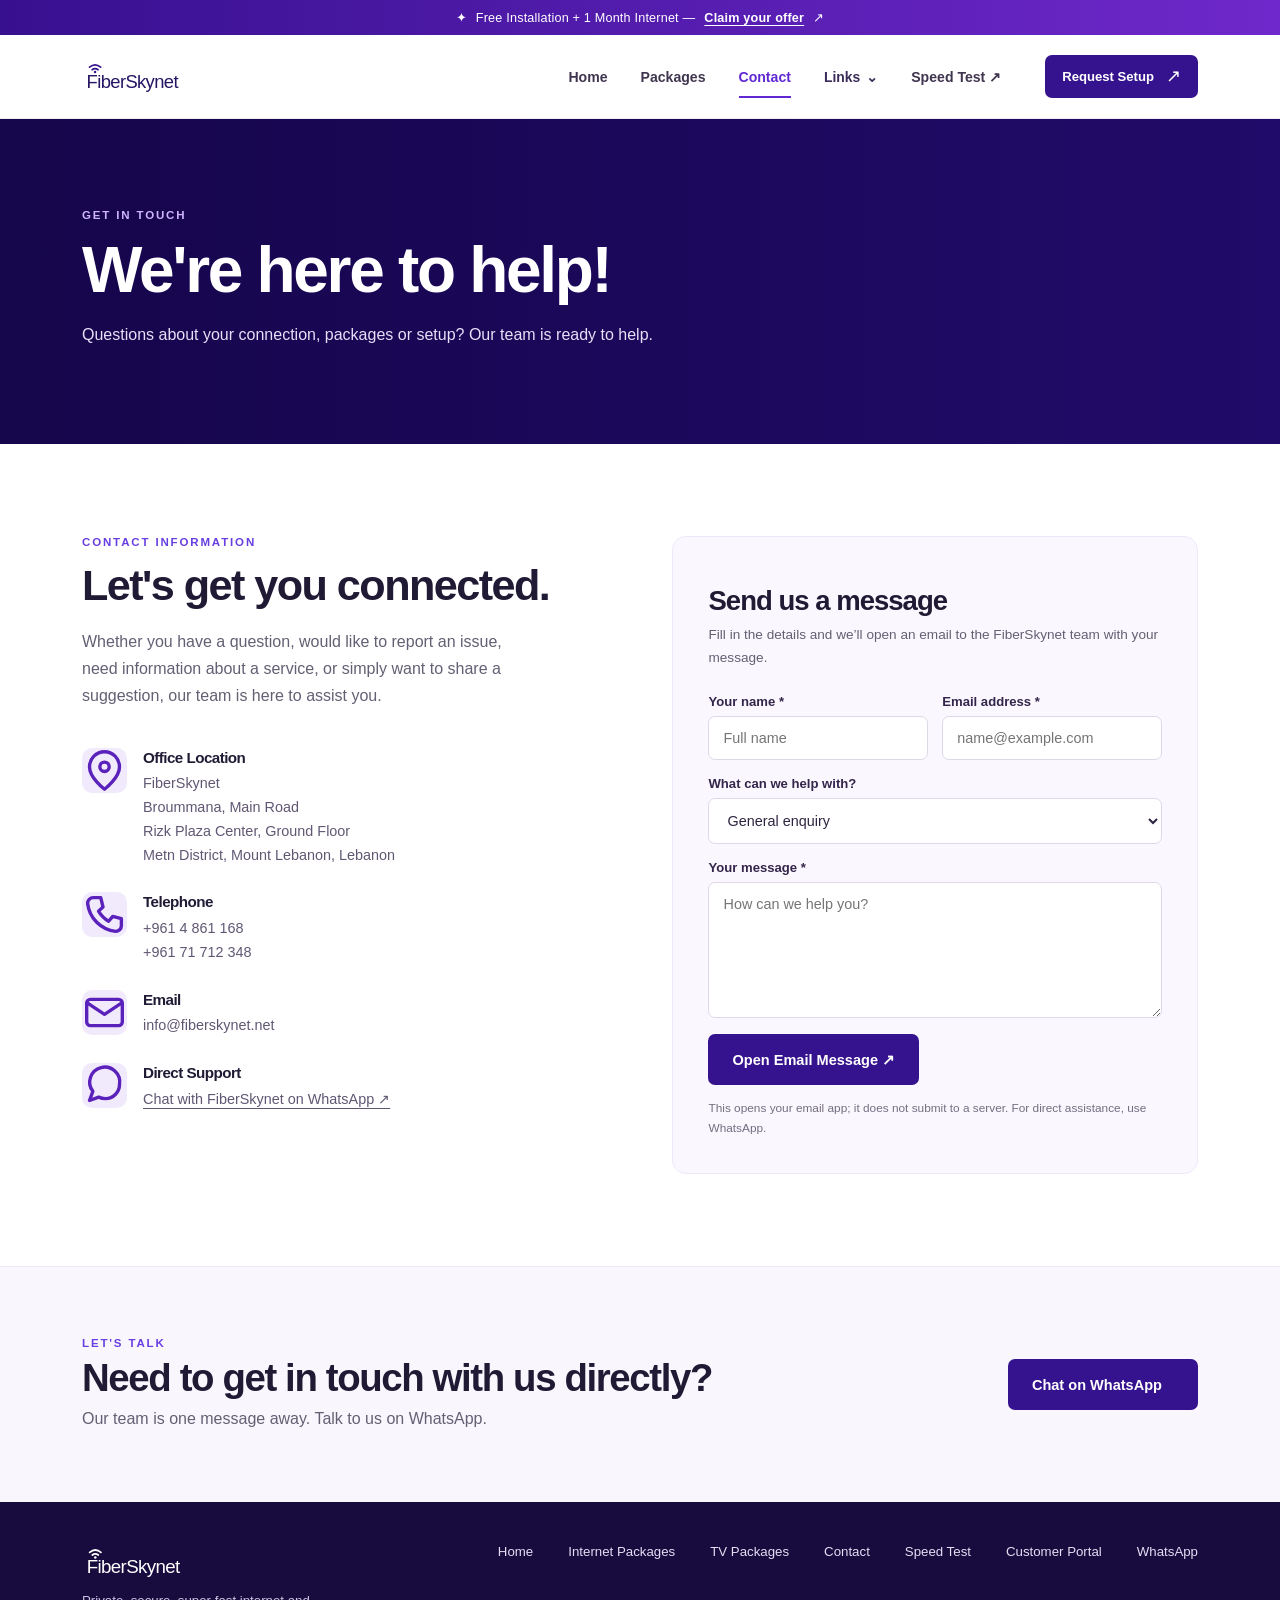
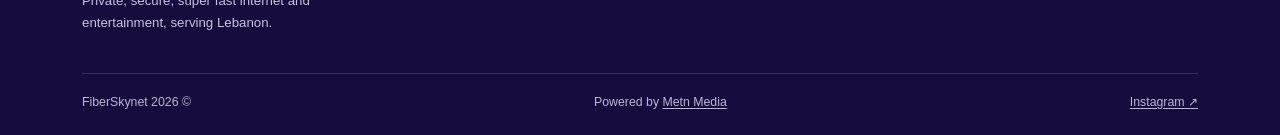
==== contact/index.html @ 2788800d "Publish refined FiberSkynet preview source with original-image build pipeline" ====
<!doctype html><html lang="en"><head><meta charset="utf-8"><meta name="viewport" content="width=device-width,initial-scale=1"><meta name="theme-color" content="#36138e"><meta name="description" content="Contact FiberSkynet for internet packages, technical support, or installation in Lebanon."><title>Contact | FiberSkynet</title><link rel="icon" href="../assets/favicon.svg" type="image/svg+xml"><link rel="stylesheet" href="../styles.css"><script src="../script.js" defer></script></head><body><div class="announce"><a href="https://wa.link/loa4gw" target="_blank" rel="noopener noreferrer"><span>✦</span> Free Installation + 1 Month Internet — <strong>Claim your offer</strong> <span aria-hidden="true">↗</span></a></div>
<header class="site-header"><div class="wrap header-row">
<a class="brand" href="../" aria-label="FiberSkynet homepage"><img src="../assets/logo.svg" alt="FiberSkynet"></a>
<nav class="nav" id="main-navigation" aria-label="Main navigation"><a href="../" >Home</a><a href="../packages/" >Packages</a><a href="../contact/" aria-current="page">Contact</a><details class="services-dropdown"><summary>Links <span aria-hidden="true">⌄</span></summary><div class="services-dropdown-menu"><a href="https://portal.fiberskynet.net/" target="_blank" rel="noopener noreferrer">Portal ↗</a><a href="https://radius.fiberskynet.net/" target="_blank" rel="noopener noreferrer">Radius ↗</a><a href="https://mb.fiberskynet.net/" target="_blank" rel="noopener noreferrer">MB ↗</a><a href="https://fsn.rzsystem.com/" target="_blank" rel="noopener noreferrer">Internet Management System ↗</a></div></details><a href="https://fiberskynet.speedtest.net/" target="_blank" rel="noopener noreferrer">Speed Test ↗</a></nav>
<div class="header-cta"><a class="btn btn-purple" href="https://wa.link/loa4gw" target="_blank" rel="noopener noreferrer">Request Setup <span class="arrow">↗</span></a></div>
<button class="menu-toggle" type="button" aria-controls="main-navigation" aria-expanded="false" aria-label="Open menu"><svg viewBox="0 0 24 24" fill="none" stroke="currentColor" stroke-width="2" stroke-linecap="round"><path d="M4 7h16M4 12h16M4 17h16"/></svg></button>
</div></header><main id="main-content"><section class="inner-hero"><div class="wrap"><div class="eyebrow">GET IN TOUCH</div><h1>We're here to help!</h1><p>Questions about your connection, packages or setup? Our team is ready to help.</p></div></section><section class="contact-content"><div class="wrap contact-layout"><div><div class="eyebrow">CONTACT INFORMATION</div><h2>Let's get you connected.</h2><p class="intro">Whether you have a question, would like to report an issue, need information about a service, or simply want to share a suggestion, our team is here to assist you.</p><div class="contact-items"><div class="contact-item"><div class="ci-icon"><svg viewBox="0 0 24 24" aria-hidden="true" fill="none" stroke="currentColor" stroke-width="1.8" stroke-linecap="round" stroke-linejoin="round"><path d="M20 10c0 6-8 12-8 12S4 16 4 10a8 8 0 1 1 16 0Z"/><circle cx="12" cy="10" r="2.5"/></svg></div><div><h3>Office Location</h3><p>FiberSkynet<br>Broummana, Main Road<br>Rizk Plaza Center, Ground Floor<br>Metn District, Mount Lebanon, Lebanon</p></div></div><div class="contact-item"><div class="ci-icon"><svg viewBox="0 0 24 24" aria-hidden="true" fill="none" stroke="currentColor" stroke-width="1.8" stroke-linecap="round" stroke-linejoin="round"><path d="M6 3h4l1.2 5-2.4 2.2a15 15 0 0 0 5.4 5.4L16.4 13l4.6 1.2V18a3 3 0 0 1-3.1 3A17 17 0 0 1 3 6.1 3 3 0 0 1 6 3Z"/></svg></div><div><h3>Telephone</h3><a href="tel:+9614861168">+961 4 861 168</a><br><a href="tel:+96171712348">+961 71 712 348</a></div></div><div class="contact-item"><div class="ci-icon"><svg viewBox="0 0 24 24" aria-hidden="true" fill="none" stroke="currentColor" stroke-width="1.8" stroke-linecap="round" stroke-linejoin="round"><rect x="2.5" y="5" width="19" height="14" rx="2"/><path d="m3 7 9 6 9-6"/></svg></div><div><h3>Email</h3><a href="mailto:info@fiberskynet.net">info@fiberskynet.net</a></div></div><div class="contact-item"><div class="ci-icon"><svg viewBox="0 0 24 24" aria-hidden="true" fill="none" stroke="currentColor" stroke-width="1.8" stroke-linecap="round" stroke-linejoin="round"><path d="M20 11.5a7.5 7.5 0 0 1-7.5 7.5 9 9 0 0 1-3.6-.8L4 20l1.8-4.9A8 8 0 1 1 20 11.5Z"/></svg></div><div><h3>Direct Support</h3><a class="anchor-link" href="https://wa.link/loa4gw" target="_blank" rel="noopener noreferrer">Chat with FiberSkynet on WhatsApp ↗</a></div></div></div></div><div class="form-card"><h2>Send us a message</h2><p>Fill in the details and we’ll open an email to the FiberSkynet team with your message.</p><form id="contact-form" novalidate><div class="form-row"><div class="field"><label for="name">Your name *</label><input id="name" name="name" required autocomplete="name" placeholder="Full name"></div><div class="field"><label for="email">Email address *</label><input id="email" name="email" required type="email" autocomplete="email" placeholder="name@example.com"></div></div><div class="field"><label for="subject">What can we help with?</label><select id="subject" name="subject"><option value="General enquiry">General enquiry</option><option value="Internet plans">Internet plans</option><option value="TV packages">TV packages</option><option value="Technical support">Technical support</option><option value="Installation">Installation</option></select></div><div class="field"><label for="message">Your message *</label><textarea id="message" name="message" required placeholder="How can we help you?"></textarea></div><button type="submit" class="btn btn-purple">Open Email Message ↗</button><p class="form-note" id="form-note" role="status">This opens your email app; it does not submit to a server. For direct assistance, use WhatsApp.</p></form></div></div></section><section class="contact-banner"><div class="wrap contact-inline"><div><div class="eyebrow">LET'S TALK</div><h2>Need to get in touch with us directly?</h2><p>Our team is one message away. Talk to us on WhatsApp.</p></div><a href="https://wa.link/loa4gw" class="btn btn-purple" target="_blank" rel="noopener noreferrer">Chat on WhatsApp <svg viewBox="0 0 24 24" aria-hidden="true" fill="none" stroke="currentColor" stroke-width="1.8" stroke-linecap="round" stroke-linejoin="round"><path d="M5 12h14m-6-6 6 6-6 6"/></svg></a></div></section></main><footer class="footer"><div class="wrap"><div class="footer-main"><div class="footer-brand"><a href="../" aria-label="FiberSkynet home"><img src="../assets/logo-white.svg" alt="FiberSkynet"></a><p>Private, secure, super fast internet and entertainment, serving Lebanon.</p></div><nav class="footer-links" aria-label="Footer navigation"><a href="../">Home</a><a href="../packages/">Internet Packages</a><a href="../packages/#tv-packages">TV Packages</a><a href="../contact/">Contact</a><a href="https://fiberskynet.speedtest.net/" target="_blank" rel="noopener noreferrer">Speed Test</a><a href="https://portal.fiberskynet.net/" target="_blank" rel="noopener noreferrer">Customer Portal</a><a href="https://wa.link/loa4gw" target="_blank" rel="noopener noreferrer">WhatsApp</a></nav></div><div class="footer-bottom"><span>FiberSkynet 2026 ©</span><span>Powered by <a href="https://www.metnmedia.com/" target="_blank" rel="noopener noreferrer">Metn Media</a></span><a href="http://www.instagram.com/fiberskynet" target="_blank" rel="noopener noreferrer">Instagram ↗</a></div></div></footer></body></html>
---- styles.css ----
:root{--violet:#36138e;--violet-deep:#1c0e55;--bright:#7636f2;--blue:#1466f4;--ink:#201a35;--muted:#645f73;--line:#e9e5f0;--paper:#fff;--wash:#f9f7fd;--shadow:0 20px 60px rgba(42,17,105,.085);--max:1176px}
*{box-sizing:border-box}html{scroll-behavior:smooth}body{margin:0;font-family:Inter,-apple-system,BlinkMacSystemFont,'Segoe UI',Arial,sans-serif;color:var(--ink);background:#fff;-webkit-font-smoothing:antialiased}img{max-width:100%;display:block}a{color:inherit;text-decoration:none}button,input,textarea{font:inherit}button{cursor:pointer}p{line-height:1.7}h1,h2,h3,h4{line-height:1.1;letter-spacing:-.036em}h1,h2,h3,h4,p{margin-top:0}.wrap{max-width:var(--max);padding:0 30px;margin:0 auto}.eyebrow{text-transform:uppercase;letter-spacing:.16em;font-weight:800;font-size:.72rem;color:#683fe0}.center{text-align:center}.muted{color:var(--muted)}.space-top{margin-top:30px}.btn{display:inline-flex;align-items:center;justify-content:center;gap:12px;min-height:51px;padding:14px 23px;border:1px solid transparent;border-radius:7px;font-weight:750;font-size:.91rem;transition:transform .2s,background .2s,box-shadow .2s;white-space:nowrap}.btn:hover{transform:translateY(-2px)}.btn:focus-visible,a:focus-visible,button:focus-visible{outline:3px solid #a988ff;outline-offset:3px}.btn-purple{background:var(--violet);color:#fff}.btn-purple:hover{background:#491bb3;box-shadow:0 10px 24px rgba(55,20,144,.2)}.btn-white{background:white;color:#271174}.btn-line{border-color:#ded4f5;background:white;color:var(--violet)}.btn-ghost{border-color:rgba(255,255,255,.65);color:#fff;background:rgba(255,255,255,.06)}.arrow{font-size:1.1rem;font-weight:400}.tag{display:inline-block;padding:7px 12px;border:1px solid #e7dffb;background:#f8f5ff;color:#5b2dc5;border-radius:50px;font-size:.74rem;font-weight:750;letter-spacing:.03em}
.announce{background:linear-gradient(90deg,#37108f,#6f28cb);color:#fff;text-align:center;padding:10px 16px;font-size:.79rem;letter-spacing:.015em}.announce a{display:inline-flex;align-items:center;gap:9px}.announce strong{text-decoration:underline;text-underline-offset:3px}.site-header{z-index:30;position:relative;background:#fff;border-bottom:1px solid #edeaf2}.header-row{min-height:83px;display:flex;justify-content:space-between;align-items:center;gap:20px}.brand{width:175px;flex-shrink:0}.brand img{width:100%;height:auto}.nav{display:flex;align-items:center;gap:33px;margin-left:auto}.nav a{font-size:.88rem;font-weight:650;color:#40354f;transition:color .2s}.nav a:hover,.nav a[aria-current=page]{color:#6028d4}.nav a[aria-current=page]{position:relative}.nav a[aria-current=page]:after{content:"";position:absolute;height:2px;background:#6028d4;bottom:-13px;left:0;right:0}.header-cta{margin-left:24px}.header-cta .btn{min-height:43px;padding:10px 16px;font-size:.82rem}.menu-toggle{display:none;border:1px solid #e9e1f8;background:white;border-radius:7px;padding:8px;color:#35118c;width:43px;height:42px;align-items:center;justify-content:center}.menu-toggle svg{width:24px;height:24px}
.hero{position:relative;isolation:isolate;min-height:640px;background:#10033d;display:flex;align-items:center;overflow:hidden;color:#fff}.hero:before{content:"";position:absolute;inset:0;background-image:linear-gradient(90deg,rgba(15,2,52,.88) 0%,rgba(21,3,71,.66) 44%,rgba(12,2,62,.04) 100%),url('https://images.squarespace-cdn.com/content/v1/6a84671990b7083815f66c38/807ce7cd-8873-4e61-b9e1-fcc28eacbee3/ChatGPT%2BImage%2BAug%2B18%2C%2B2026%2C%2B05_38_39%2BPM.png');background-size:cover;background-position:center;z-index:-1}.hero-inner{width:100%;padding-top:100px;padding-bottom:114px}.hero-copy{max-width:680px}.hero-label{display:flex;align-items:center;gap:11px;text-transform:uppercase;letter-spacing:.2em;color:#e8d8ff;font-size:.74rem;font-weight:750}.hero-label:before{content:"";display:inline-block;width:27px;height:2px;background:#c7a4ff}.hero h1{margin:25px 0 20px;font-size:clamp(3.5rem,6.2vw,6rem);font-weight:790;letter-spacing:-.066em;line-height:1.02}.hero h1 span{color:#cf9dff}.hero-lead{font-size:1.05rem;color:#efe9ff;max-width:540px;line-height:1.75}.hero-actions{display:flex;flex-wrap:wrap;gap:13px;margin-top:32px}.hero-meta{margin-top:65px;display:flex;align-items:center;flex-wrap:wrap;gap:24px;color:#f3ebff;font-weight:650;font-size:.78rem}.hero-meta span{display:flex;gap:9px;align-items:center}.hero-meta svg{width:15px;height:15px;color:#dfbbff}.hero:after{content:"";position:absolute;bottom:0;left:0;width:100%;height:6px;background:linear-gradient(90deg,#7f34f4,#d54bda,#1369f6)}
.section{padding:104px 0}.section-soft{background:var(--wash)}.section-head{margin-bottom:47px}.section-head h2{font-size:clamp(2.05rem,3.9vw,3.55rem);max-width:770px;margin:14px auto 15px}.section-head p{font-size:1rem;color:var(--muted);margin:0 auto;max-width:640px}.features-layout{display:grid;grid-template-columns:0.9fr 1.1fr;gap:75px;align-items:center}.package-photo{position:relative;border-radius:14px;overflow:hidden;box-shadow:var(--shadow);min-height:540px;background:linear-gradient(150deg,#17004c,#6d2cca)}.package-photo img{width:100%;height:540px;object-fit:cover;object-position:center 47%}.package-photo .photo-caption{position:absolute;left:22px;right:22px;bottom:22px;padding:17px 19px;background:rgba(18,8,64,.8);backdrop-filter:blur(12px);color:#fff;border:1px solid rgba(255,255,255,.19);border-radius:9px;font-size:.85rem;line-height:1.5}.feature-grid{display:grid;grid-template-columns:1fr 1fr;gap:32px 24px}.feature-item h3{font-size:1.05rem;margin:13px 0 9px;letter-spacing:-.02em}.feature-item p{color:var(--muted);font-size:.87rem;margin-bottom:0}.feature-icon{width:57px;height:57px;border-radius:12px;background:#f4effe;overflow:hidden;display:flex;align-items:center;justify-content:center}.feature-icon img{width:100%;height:100%;object-fit:cover}.feature-foot{margin-top:35px;display:flex;flex-wrap:wrap;align-items:center;gap:18px}.feature-foot .subtle{font-size:.8rem;color:#73698b}
.steps{padding:42px 0 52px;border-top:1px solid var(--line)}.steps-head{display:flex;align-items:center;gap:15px;justify-content:space-between;margin-bottom:26px}.steps-head h2{font-size:1.65rem;letter-spacing:-.035em;margin:0}.steps-grid{display:grid;grid-template-columns:repeat(3,1fr);gap:15px}.step{display:flex;align-items:center;gap:15px;background:#fbfaff;border:1px solid #eee9f7;padding:22px;border-radius:11px}.step-number{width:39px;height:39px;border-radius:50%;display:grid;place-items:center;background:#ece3fd;color:var(--violet);font-weight:800;font-size:.82rem;flex-shrink:0}.step h3{font-size:.96rem;letter-spacing:-.02em;margin:0 0 3px}.step p{font-size:.79rem;color:var(--muted);margin:0;line-height:1.4}
.cablevision{display:grid;grid-template-columns:1fr 1fr;min-height:470px;background:#10134b;color:white}.cablevision-copy{align-self:center;justify-self:end;width:100%;max-width:588px;padding:60px 70px 60px 30px}.cablevision .eyebrow{color:#b9a8ff}.cablevision h2{font-size:clamp(3.2rem,5vw,5rem);margin:15px 0 12px;letter-spacing:-.065em}.cablevision h3{font-size:1.32rem;letter-spacing:-.02em;line-height:1.4;margin-bottom:15px}.cablevision p{color:#dfdff2;font-size:.96rem;max-width:370px}.cablevision p strong{color:white}.cablevision-image{background:#222d65;position:relative;min-height:440px;overflow:hidden}.cablevision-image img{width:100%;height:100%;object-fit:cover;object-position:center}.cablevision-image:after{content:"";position:absolute;inset:0;background:linear-gradient(90deg,#10134b 0%,transparent 28%)}.cablevision-actions{margin-top:27px}
.tv-grid{display:grid;grid-template-columns:repeat(4,1fr);gap:18px}.tv-card{border:1px solid #eee7f4;border-radius:12px;overflow:hidden;background:white;box-shadow:0 8px 28px rgba(26,17,70,.025);transition:box-shadow .2s,transform .2s}.tv-card:hover,.plan-card:hover{transform:translateY(-4px);box-shadow:var(--shadow)}.tv-image{height:180px;overflow:hidden;background:#f3effa}.tv-image img{width:100%;height:100%;object-fit:cover}.tv-body{padding:24px 23px 25px}.tv-body h3{font-size:1.24rem;margin-bottom:11px}.tv-body p{min-height:63px;margin-bottom:18px;font-size:.87rem;color:var(--muted)}.tv-price{display:flex;align-items:baseline;gap:6px;color:var(--violet);margin-bottom:19px}.tv-price strong{font-size:1.95rem;letter-spacing:-.06em}.tv-price span{font-size:.8rem;color:var(--muted)}.tv-body .btn{width:100%;font-size:.8rem;min-height:42px;padding:10px}
.wide-cta{min-height:360px;background:#10064a;position:relative;display:grid;place-items:center;text-align:center;color:white;isolation:isolate;overflow:hidden}.wide-cta:before{content:"";inset:0;position:absolute;z-index:-1;background:linear-gradient(90deg,rgba(21,3,73,.8),rgba(17,5,79,.53)),url('https://images.squarespace-cdn.com/content/v1/6a84671990b7083815f66c38/f846761f-9fc7-4253-b6f9-67e08606024d/ChatGPT%2BImage%2BAug%2B18%2C%2B2026%2C%2B11_47_30%2BPM.png') center /cover}.wide-cta .wrap{padding-top:65px;padding-bottom:65px}.wide-cta h2{font-size:clamp(2.3rem,4vw,3.8rem);max-width:720px;margin:13px auto 22px}.wide-cta p{color:#e5dbff;margin:0 auto 26px;max-width:550px}.wide-cta .eyebrow{color:#ddc5ff}
.speed-section{padding:92px 0}.speed-wrap{display:grid;grid-template-columns:1fr 1fr;gap:70px;align-items:center}.speed-wrap h2{font-size:2.9rem;margin:12px 0 14px}.speed-wrap p{color:var(--muted);max-width:450px}.speed-card{border:1px solid #ece5fa;border-radius:16px;min-height:225px;background:radial-gradient(circle at 82% 9%,#efe7ff,transparent 56%),#faf7ff;display:flex;align-items:center;justify-content:center;gap:25px;padding:30px}.speed-gauge{width:125px;height:125px;position:relative;display:grid;place-items:center}.speed-gauge svg{width:100%}.speed-gauge .dot{position:absolute;bottom:9px;font-size:.65rem;text-align:center;font-weight:800;color:#5832a8}.speed-card strong{font-size:1.5rem}.speed-card p{font-size:.82rem;line-height:1.5;color:var(--muted);margin:8px 0 0}
.contact-banner{padding:70px 0;background:var(--wash);border-top:1px solid #f0eaf8}.contact-inline{display:flex;align-items:center;justify-content:space-between;gap:30px}.contact-inline h2{font-size:clamp(1.8rem,3vw,2.6rem);margin:8px 0 5px}.contact-inline p{margin:0;color:var(--muted)}.footer{background:#170c3d;color:white;padding:42px 0 26px}.footer-main{display:flex;justify-content:space-between;align-items:start;gap:35px}.footer-brand img{width:178px}.footer-brand p{font-size:.83rem;color:#c9c1e1;max-width:310px;margin:10px 0 0}.footer-links{display:flex;gap:35px;flex-wrap:wrap}.footer-links a{font-size:.83rem;color:#e5def5}.footer-links a:hover{color:white;text-decoration:underline}.footer-bottom{display:flex;justify-content:space-between;gap:15px;flex-wrap:wrap;border-top:1px solid rgba(255,255,255,.14);padding-top:21px;margin-top:38px;color:#bfb5d5;font-size:.77rem}.footer-bottom a{text-decoration:underline;text-underline-offset:2px}
.inner-hero{background:#1b0b59;color:white;padding:90px 0 95px;position:relative;overflow:hidden;isolation:isolate}.inner-hero:before{content:"";position:absolute;inset:0;z-index:-1;background:linear-gradient(90deg,rgba(21,5,74,.94),rgba(37,11,117,.6)),url('https://images.squarespace-cdn.com/content/v1/6a84671990b7083815f66c38/807ce7cd-8873-4e61-b9e1-fcc28eacbee3/ChatGPT%2BImage%2BAug%2B18%2C%2B2026%2C%2B05_38_39%2BPM.png') center/cover}.inner-hero h1{font-size:clamp(2.9rem,5vw,5rem);margin:14px 0 16px}.inner-hero p{max-width:640px;color:#e8dff8;margin:0;font-size:1rem}.inner-hero .eyebrow{color:#cfb5ff}.pricing-section{padding:78px 0 100px}.price-heading{display:flex;align-items:end;justify-content:space-between;gap:25px;margin-bottom:30px}.price-heading h2{font-size:2.45rem;margin:12px 0 0}.price-heading p{max-width:340px;font-size:.87rem;color:var(--muted);margin:0}.plan-grid{display:grid;grid-template-columns:repeat(5,1fr);gap:15px}.plan-card{border:1px solid var(--line);border-radius:11px;padding:24px 17px 20px;background:white;transition:transform .2s,box-shadow .2s;position:relative;display:flex;flex-direction:column}.plan-card.featured{border-color:#b996ff;box-shadow:0 13px 30px rgba(87,36,184,.095)}.plan-card.featured:before{content:'UNLIMITED';position:absolute;top:-12px;right:13px;font-size:.65rem;letter-spacing:.055em;font-weight:850;color:white;background:#6130c8;border-radius:3px;padding:5px 8px}.plan-card .speed{font-size:2.2rem;font-weight:810;color:#2c156e;letter-spacing:-.065em;margin-bottom:1px}.plan-card .speed span{font-size:.73rem;letter-spacing:0;color:#726b82}.plan-card .quota{font-size:.78rem;color:#777086;min-height:30px;margin-bottom:20px}.plan-card .plan-price{font-size:1.72rem;font-weight:780;letter-spacing:-.05em;margin-top:auto}.plan-card .plan-price span{font-size:.74rem;font-weight:500;letter-spacing:0;color:var(--muted)}.plan-card .btn{margin-top:17px;width:100%;min-height:40px;padding:10px 9px;font-size:.8rem}.terms-grid{display:grid;grid-template-columns:repeat(3,1fr);gap:18px;margin-top:40px}.term{display:flex;gap:14px;align-items:flex-start;padding:23px;border-radius:11px;background:#f8f6fc;border:1px solid #efebf6}.term-icon{display:grid;place-items:center;flex:0 0 40px;height:40px;background:#eee7fd;border-radius:50%;color:#5826bc;font-size:1.1rem}.term h3{font-size:.96rem;letter-spacing:-.01em;margin:0 0 6px}.term p{color:var(--muted);font-size:.8rem;margin:0;line-height:1.55}.pricing-note{font-size:.77rem;margin:23px 0 0;color:#7b708b}.pricing-tv{padding-top:80px;padding-bottom:100px}
.contact-content{padding:92px 0}.contact-layout{display:grid;grid-template-columns:1fr 1.05fr;gap:90px}.contact-layout h2{font-size:2.7rem;margin:14px 0 19px}.contact-layout .intro{color:var(--muted);max-width:440px}.contact-items{display:grid;gap:25px;margin-top:38px}.contact-item{display:flex;gap:16px;align-items:flex-start}.contact-item .ci-icon{background:#f1eafd;border-radius:10px;display:grid;place-items:center;flex:0 0 45px;height:45px;color:#5a21bb}.contact-item h3{font-size:.95rem;margin:2px 0 6px}.contact-item p,.contact-item a{font-size:.9rem;color:#615773;line-height:1.65}.contact-item p{margin:0}.form-card{background:#faf8fe;border:1px solid #eee8f8;padding:35px;border-radius:14px}.form-card h2{font-size:1.72rem;margin-bottom:7px}.form-card>p{font-size:.85rem;color:var(--muted);margin-bottom:25px}.form-row{display:grid;grid-template-columns:1fr 1fr;gap:14px}.field{display:flex;flex-direction:column;margin-bottom:16px;gap:7px}.field label{font-size:.82rem;font-weight:700;color:#34254b}.field input,.field textarea,.field select{border:1px solid #dfd8e9;background:#fff;border-radius:7px;padding:13px 14px;color:#2f2440;outline:0;font-size:.9rem}.field textarea{min-height:136px;resize:vertical}.field input:focus,.field textarea:focus,.field select:focus{border-color:#7136d7;box-shadow:0 0 0 3px #e8dcff}.form-note{font-size:.74rem;color:#746d80;margin:13px 0 0}.contact-social{padding:34px 0 40px;background:#f9f7fd}.contact-social .wrap{display:flex;justify-content:space-between;align-items:center;gap:20px}.contact-social h3{font-size:1.25rem;margin:0}.anchor-link{text-decoration:underline;text-underline-offset:4px;color:#5924ba}
@media(max-width:1100px){.nav{gap:20px}.header-cta{margin-left:0}.features-layout{gap:42px}.plan-grid{grid-template-columns:repeat(4,1fr)}.tv-grid{gap:12px}.tv-body{padding:19px}.cablevision-copy{padding-right:40px}}@media(max-width:800px){.wrap{padding-left:22px;padding-right:22px}.header-row{min-height:71px}.brand{width:163px}.header-cta{margin-left:auto}.header-cta .btn{display:none}.menu-toggle{display:flex}.nav{position:absolute;display:none;top:100%;left:0;right:0;background:white;border-bottom:1px solid #eee5f6;padding:15px 22px 23px;box-shadow:0 12px 20px rgba(43,14,100,.08);flex-direction:column;align-items:stretch;gap:0}.nav.open{display:flex}.nav a{padding:13px 3px}.nav a[aria-current=page]:after{display:none}.hero{min-height:560px}.hero-inner{padding-top:85px;padding-bottom:92px}.hero h1{font-size:clamp(3.2rem,8vw,5.2rem)}.hero-meta{margin-top:42px}.section{padding:73px 0}.features-layout{grid-template-columns:1fr}.package-photo{display:none}.feature-grid{gap:27px}.steps-grid{grid-template-columns:1fr}.steps-head{align-items:flex-start}.cablevision{grid-template-columns:1fr}.cablevision-copy{justify-self:stretch;max-width:none;padding:65px 22px 50px}.cablevision-image{min-height:330px;max-height:360px}.cablevision-image:after{background:linear-gradient(180deg,#10134b 0%,transparent 30%)}.tv-grid{grid-template-columns:repeat(2,1fr)}.speed-wrap{gap:30px}.plan-grid{grid-template-columns:repeat(3,1fr)}.terms-grid{grid-template-columns:1fr}.contact-layout{grid-template-columns:1fr;gap:45px}.contact-inline{align-items:flex-start;flex-direction:column}.form-card{padding:27px}.footer-main{flex-direction:column}.footer-links{gap:18px}}@media(max-width:550px){.announce{font-size:.72rem}.hero:before{background-position:60% center;background-image:linear-gradient(90deg,rgba(15,2,52,.8),rgba(21,3,71,.48)),url('https://images.squarespace-cdn.com/content/v1/6a84671990b7083815f66c38/807ce7cd-8873-4e61-b9e1-fcc28eacbee3/ChatGPT%2BImage%2BAug%2B18%2C%2B2026%2C%2B05_38_39%2BPM.png')}.hero h1{font-size:3.3rem}.hero-inner{padding-top:76px;padding-bottom:75px}.hero-lead{font-size:.93rem}.hero-meta{gap:15px}.hero-actions .btn{width:100%}.section-head{margin-bottom:34px}.section-head h2{font-size:2.25rem}.feature-grid{grid-template-columns:1fr 1fr;gap:25px 15px}.feature-item h3{font-size:.92rem}.feature-item p{font-size:.79rem}.feature-icon{width:52px;height:52px}.steps-head{flex-direction:column}.tv-grid{grid-template-columns:1fr 1fr;gap:10px}.tv-image{height:110px}.tv-body{padding:17px 13px}.tv-body h3{font-size:1.03rem}.tv-body p{font-size:.75rem;min-height:77px}.tv-price strong{font-size:1.55rem}.tv-price span{font-size:.67rem}.tv-body .btn{font-size:.72rem}.wide-cta{min-height:320px}.speed-wrap{grid-template-columns:1fr}.speed-section{padding:68px 0}.speed-card{min-height:200px}.speed-wrap h2{font-size:2.4rem}.footer-links{display:grid;grid-template-columns:1fr 1fr}.inner-hero{padding:72px 0}.inner-hero h1{font-size:3rem}.plan-grid{grid-template-columns:repeat(2,1fr);gap:12px}.plan-card{padding:21px 14px 17px}.plan-card .speed{font-size:1.9rem}.price-heading{flex-direction:column;align-items:flex-start}.price-heading h2{font-size:2rem}.form-row{grid-template-columns:1fr}.contact-social .wrap{flex-direction:column;align-items:flex-start}}
@media(prefers-reduced-motion:reduce){html{scroll-behavior:auto}.btn,.tv-card,.plan-card{transition:none}}

/* Links menu retained from original Squarespace navigation */
.nav .services-dropdown {position:relative;flex:none;color:#3b2c5a;font-weight:650;font-size:.87rem}
.services-dropdown summary {display:flex;align-items:center;gap:6px;cursor:pointer;list-style:none;min-height:44px;white-space:nowrap}
.services-dropdown summary::-webkit-details-marker {display:none}
.services-dropdown-menu {display:flex;flex-direction:column;position:absolute;top:100%;left:-15px;width:235px;background:#fff;padding:10px;border:1px solid #e9e2f4;border-radius:9px;box-shadow:0 14px 35px rgba(42,13,102,.13);z-index:30}
.services-dropdown:not([open]) .services-dropdown-menu {display:none}
.services-dropdown-menu a {padding:10px 12px!important;font-size:.8rem;line-height:1.45;white-space:normal!important}
.services-dropdown-menu a:hover {background:#f5efff;border-radius:5px}
@media(max-width:800px){
 .nav .services-dropdown {width:100%}
 .services-dropdown summary {padding:13px 3px;justify-content:space-between}
 .services-dropdown-menu {position:static;box-shadow:none;width:100%;border-radius:5px}
}
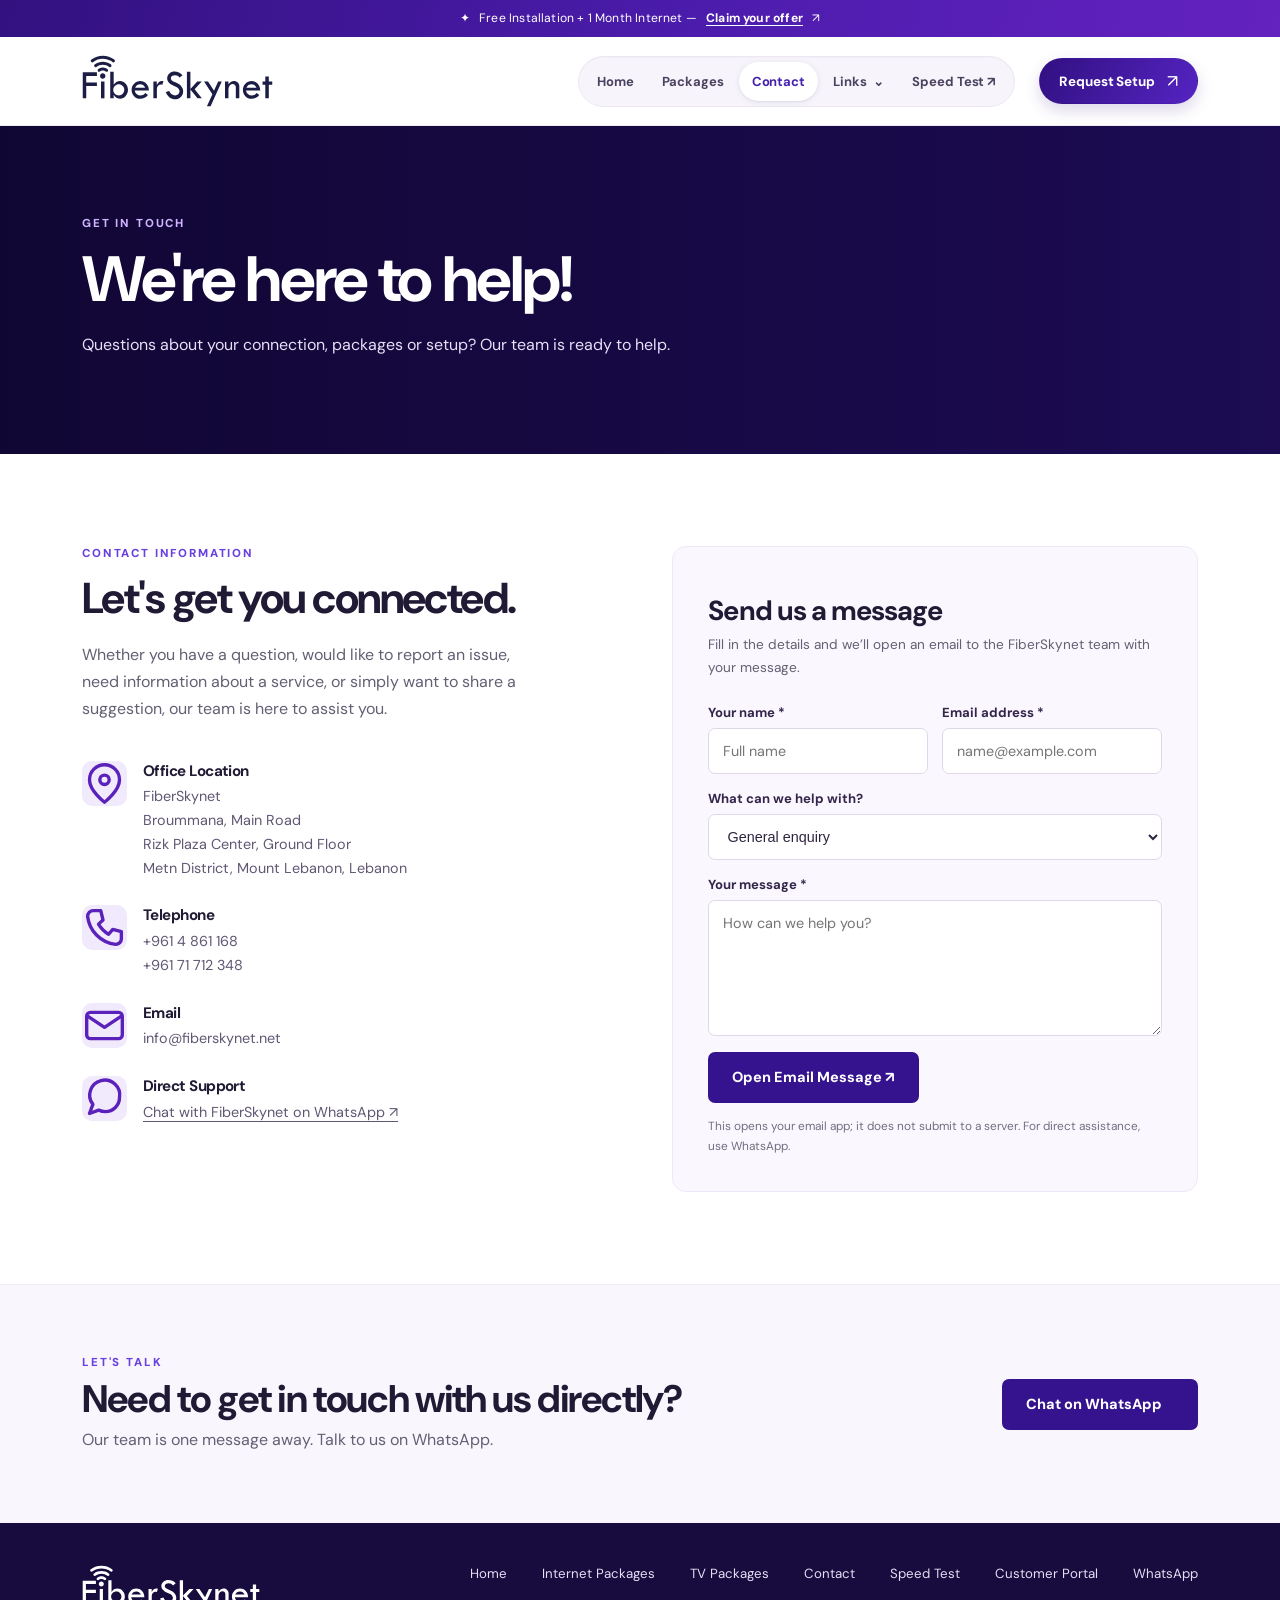
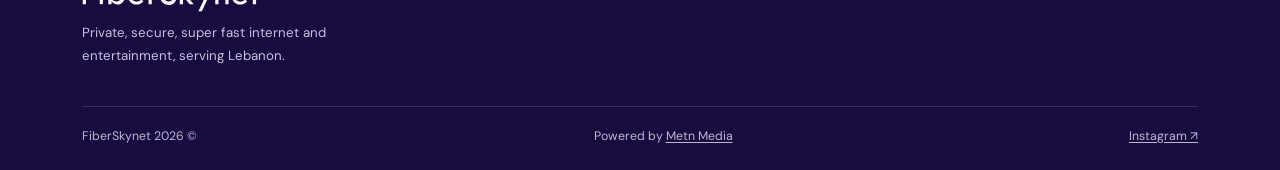
==== commit 419112f3: "Install official FiberSkynet vector logo and refine glass hero + navigation" ====
--- a/contact/index.html
+++ b/contact/index.html
@@ -1,4 +1,4 @@
-<!doctype html><html lang="en"><head><meta charset="utf-8"><meta name="viewport" content="width=device-width,initial-scale=1"><meta name="theme-color" content="#36138e"><meta name="description" content="Contact FiberSkynet for internet packages, technical support, or installation in Lebanon."><title>Contact | FiberSkynet</title><link rel="icon" href="../assets/favicon.svg" type="image/svg+xml"><link rel="stylesheet" href="../styles.css"><script src="../script.js" defer></script></head><body><div class="announce"><a href="https://wa.link/loa4gw" target="_blank" rel="noopener noreferrer"><span>✦</span> Free Installation + 1 Month Internet — <strong>Claim your offer</strong> <span aria-hidden="true">↗</span></a></div>
+<!doctype html><html lang="en"><head><meta charset="utf-8"><meta name="viewport" content="width=device-width,initial-scale=1"><meta name="theme-color" content="#36138e"><meta name="description" content="Contact FiberSkynet for internet packages, technical support, or installation in Lebanon."><title>Contact | FiberSkynet</title><link rel="icon" href="../assets/favicon.svg" type="image/svg+xml"><link rel="stylesheet" href="../styles.css"><link rel="stylesheet" href="../refinements.css"><script src="../script.js" defer></script></head><body><div class="announce"><a href="https://wa.link/loa4gw" target="_blank" rel="noopener noreferrer"><span>✦</span> Free Installation + 1 Month Internet — <strong>Claim your offer</strong> <span aria-hidden="true">↗</span></a></div>
 <header class="site-header"><div class="wrap header-row">
 <a class="brand" href="../" aria-label="FiberSkynet homepage"><img src="../assets/logo.svg" alt="FiberSkynet"></a>
 <nav class="nav" id="main-navigation" aria-label="Main navigation"><a href="../" >Home</a><a href="../packages/" >Packages</a><a href="../contact/" aria-current="page">Contact</a><details class="services-dropdown"><summary>Links <span aria-hidden="true">⌄</span></summary><div class="services-dropdown-menu"><a href="https://portal.fiberskynet.net/" target="_blank" rel="noopener noreferrer">Portal ↗</a><a href="https://radius.fiberskynet.net/" target="_blank" rel="noopener noreferrer">Radius ↗</a><a href="https://mb.fiberskynet.net/" target="_blank" rel="noopener noreferrer">MB ↗</a><a href="https://fsn.rzsystem.com/" target="_blank" rel="noopener noreferrer">Internet Management System ↗</a></div></details><a href="https://fiberskynet.speedtest.net/" target="_blank" rel="noopener noreferrer">Speed Test ↗</a></nav>
--- a/refinements.css
+++ b/refinements.css
@@ -0,0 +1,96 @@
+/* FiberSkynet · restrained navigation and hero polish — November 2026.
+   This file is layered on the original theme so prices, links and content remain intact. */
+@import url('https://fonts.googleapis.com/css2?family=DM+Sans:wght@400;500;600;700;800&display=swap');
+
+body{font-family:'DM Sans',Inter,-apple-system,BlinkMacSystemFont,'Segoe UI',Arial,sans-serif;font-optical-sizing:auto;}
+
+/* More considered, rounded navigation without changing destinations. */
+.announce{background:linear-gradient(105deg,#32117f 0%,#4c1cad 55%,#6422bf 100%);font-size:.76rem;letter-spacing:.015em;padding:10px 16px}
+.announce a{gap:9px;line-height:1.4}
+.site-header{position:sticky;top:0;z-index:80;background:rgba(255,255,255,.96);border-bottom:1px solid rgba(69,47,113,.085);backdrop-filter:blur(20px) saturate(155%);-webkit-backdrop-filter:blur(20px) saturate(155%);transition:box-shadow .35s ease,background .35s ease}
+.site-header.is-scrolled{box-shadow:0 8px 30px rgba(28,12,73,.07);background:rgba(255,255,255,.94)}
+.header-row{min-height:88px;gap:24px}
+.brand{width:191px;display:flex;align-items:center;flex-shrink:0;}
+.brand img{width:100%;height:auto;object-fit:contain}
+.nav{display:flex;align-items:center;gap:2px;padding:5px;margin-left:auto;background:#f7f5fb;border:1px solid #ece7f2;border-radius:100px;box-shadow:0 1px 1px rgba(27,12,62,.025) inset}
+.nav>a,.nav .services-dropdown>summary{display:flex;align-items:center;justify-content:center;min-height:39px;padding:9px 13px;border-radius:100px;font-weight:700;font-size:.815rem;letter-spacing:-.008em;white-space:nowrap;color:#4b4260;transition:color .2s ease,background .2s ease,box-shadow .2s ease}
+.nav>a:hover,.nav .services-dropdown>summary:hover{color:#4522a2;background:rgba(255,255,255,.88)}
+.nav>a[aria-current=page]{color:#4520ad;background:#fff;box-shadow:0 1px 6px rgba(34,15,85,.09),0 1px 2px rgba(34,15,85,.05)}
+.nav>a[aria-current=page]:after{display:none}
+.nav .services-dropdown{font-size:inherit;color:inherit}
+.nav .services-dropdown>summary{list-style:none;cursor:pointer;gap:7px}
+.nav .services-dropdown>summary::-webkit-details-marker{display:none}
+.nav .services-dropdown[open]>summary{color:#4520ad;background:#fff;box-shadow:0 1px 6px rgba(34,15,85,.08)}
+.nav .services-dropdown-menu{top:calc(100% + 12px);left:-32px;width:270px;padding:9px;border:1px solid rgba(106,77,161,.14);background:rgba(255,255,255,.97);backdrop-filter:blur(16px);-webkit-backdrop-filter:blur(16px);box-shadow:0 16px 46px rgba(31,11,82,.12);border-radius:15px}
+.nav .services-dropdown-menu a{font-size:.81rem;min-height:42px;display:flex;align-items:center;padding:10px 13px!important;border-radius:9px;color:#403653;white-space:normal}
+.nav .services-dropdown-menu a:hover{background:#f4effe;color:#4420a9}
+.header-cta{margin-left:0}
+.header-cta .btn{border-radius:100px;min-height:46px;padding:11px 19px;background:linear-gradient(120deg,#311081 0%,#5524c2 100%);font-size:.84rem;letter-spacing:-.006em;box-shadow:0 7px 16px rgba(51,15,124,.16)}
+.header-cta .btn:hover{background:linear-gradient(120deg,#4116a3,#6a32db);box-shadow:0 10px 22px rgba(51,15,124,.2)}
+.menu-toggle{border-radius:12px;background:#f7f5fb}
+
+/* Original purple-and-blue photograph remains, but is quieter and drifts very slowly. */
+.hero{min-height:635px;background:#10072c;isolation:isolate;overflow:hidden;border-bottom:1px solid rgba(140,94,226,.22)}
+.hero:before{content:"";inset:-3%;z-index:-3;background:url('./assets/original/hero.png') center 54%/cover no-repeat;filter:brightness(.53) saturate(.66) contrast(.9) blur(1.6px);transform:scale(1.03);animation:fsn-hero-drift 26s ease-in-out infinite alternate;will-change:transform}
+.hero:after{content:"";position:absolute;z-index:-2;inset:0;width:auto;height:auto;background:linear-gradient(93deg,rgba(17,8,46,.91) 0%,rgba(23,10,62,.78) 43%,rgba(29,13,70,.39) 100%),radial-gradient(ellipse 70% 80% at 5% 45%,rgba(57,29,107,.23),transparent 75%);pointer-events:none}
+.hero-halo{position:absolute;z-index:-1;pointer-events:none;width:580px;height:580px;border-radius:50%;filter:blur(82px);opacity:.25;transform:translateZ(0)}
+.hero-halo-a{left:-280px;bottom:-410px;background:radial-gradient(circle,#7c56e7,transparent 70%);animation:fsn-halo-a 24s ease-in-out infinite alternate}
+.hero-halo-b{right:-280px;top:-380px;background:radial-gradient(circle,#3967e5,transparent 70%);opacity:.19;animation:fsn-halo-b 29s ease-in-out infinite alternate}
+.hero-inner{padding-top:96px;padding-bottom:91px;position:relative}
+.hero-copy{max-width:685px}
+.hero-label{font-size:.71rem;letter-spacing:.18em;color:#e6d9fa;font-weight:700}
+.hero-label:before{width:26px;background:#bb99e9}
+.hero h1{max-width:685px;margin:28px 0 22px;font-size:clamp(3.5rem,5.2vw,5.45rem);line-height:1.105;letter-spacing:-.056em;font-weight:700;color:#fff;text-wrap:balance;text-shadow:0 2px 24px rgba(6,0,30,.11)}
+.hero h1 span{color:#d7b5ff;font-weight:700}
+.hero-lead{font-size:1.065rem;font-weight:400;line-height:1.75;color:rgba(255,255,255,.84);letter-spacing:-.007em;max-width:552px}
+.hero-actions{margin-top:34px;gap:12px}
+.hero-actions .btn{position:relative;overflow:hidden;border-radius:14px;min-height:54px;padding:15px 23px;font-size:.91rem;font-weight:700;letter-spacing:-.01em;color:#fff;backdrop-filter:blur(20px) saturate(155%);-webkit-backdrop-filter:blur(20px) saturate(155%);box-shadow:0 12px 26px rgba(5,0,29,.16),inset 0 1px 0 rgba(255,255,255,.20);transition:transform .25s ease,border-color .25s ease,background .25s ease,box-shadow .25s ease}
+.hero-actions .btn-white{border-color:rgba(255,255,255,.51);background:linear-gradient(125deg,rgba(255,255,255,.31),rgba(214,190,255,.20));color:#fff}
+.hero-actions .btn-ghost{border-color:rgba(241,227,255,.28);background:linear-gradient(125deg,rgba(190,162,255,.13),rgba(83,58,144,.15));color:#fff}
+.hero-actions .btn:hover{transform:translateY(-3px);background:rgba(255,255,255,.30);border-color:rgba(255,255,255,.68);box-shadow:0 15px 38px rgba(5,0,29,.25),inset 0 1px 0 rgba(255,255,255,.33)}
+.hero-actions .btn:active{transform:translateY(-1px)}
+.hero-actions .btn .arrow{transition:transform .25s ease}
+.hero-actions .btn:hover .arrow{transform:translate(2px,-1px)}
+.hero-meta{margin-top:49px;display:inline-flex;align-items:center;gap:0;flex-wrap:wrap;padding:12px 17px;border:1px solid rgba(255,255,255,.12);border-radius:13px;background:rgba(255,255,255,.055);backdrop-filter:blur(15px);-webkit-backdrop-filter:blur(15px);font-size:.76rem;font-weight:600;color:rgba(255,255,255,.83);box-shadow:0 4px 18px rgba(10,0,28,.05)}
+.hero-meta span{display:flex;align-items:center;gap:8px;padding:0 14px;border-right:1px solid rgba(255,255,255,.16)}
+.hero-meta span:first-child{padding-left:0}
+.hero-meta span:last-child{padding-right:0;border-right:0}
+.hero-meta svg{color:#d1b4ff;width:14px;height:14px}
+@keyframes fsn-hero-drift{0%{transform:scale(1.03) translate3d(0,0,0)}100%{transform:scale(1.095) translate3d(-.9%,.7%,0)}}
+@keyframes fsn-halo-a{0%{transform:translate3d(0,0,0)}100%{transform:translate3d(105px,-40px,0)}}
+@keyframes fsn-halo-b{0%{transform:translate3d(0,0,0)}100%{transform:translate3d(-115px,80px,0)}}
+/* The visual system carries through to the subpage hero areas. */
+.inner-hero:before{filter:saturate(.75) brightness(.84)}
+@media(max-width:1050px){.nav{gap:0}.nav>a,.nav .services-dropdown>summary{padding:9px 10px}.header-row{gap:15px}.brand{width:175px}.header-cta .btn{padding:11px 14px}}
+@media(max-width:940px){
+  .wrap{padding-left:24px;padding-right:24px}
+  .header-row{min-height:75px}
+  .brand{width:174px}
+  .menu-toggle{display:flex;margin-left:auto;border-radius:12px}
+  .header-cta{margin-left:auto}
+  .header-cta .btn{display:inline-flex}
+  .nav{position:absolute;display:none;top:calc(100% + 7px);left:15px;right:15px;width:auto;max-height:calc(100vh - 120px);overflow-y:auto;z-index:90;border-radius:17px;padding:10px;box-shadow:0 16px 38px rgba(37,15,75,.18);flex-direction:column;align-items:stretch;gap:3px;background:rgba(255,255,255,.98)}
+  .nav.open{display:flex}
+  .nav>a,.nav .services-dropdown>summary{justify-content:flex-start;width:100%;border-radius:10px;min-height:43px;padding:12px 14px;font-size:.9rem}
+  .nav .services-dropdown{width:100%}
+  .nav .services-dropdown>summary{justify-content:space-between}
+  .nav .services-dropdown-menu{position:static;width:100%;box-shadow:none;border-radius:11px;margin:3px 0 8px;background:#f9f7fd}
+}
+@media(max-width:620px){
+  .header-row{min-height:70px;gap:10px}
+  .brand{width:155px}
+  .header-cta{margin-left:auto}
+  .header-cta .btn{display:none}
+  .menu-toggle{margin-left:auto}
+  .hero{min-height:585px}
+  .hero:before{inset:-8%;background-position:62% center;filter:brightness(.51) saturate(.58) contrast(.88) blur(1.8px)}
+  .hero:after{background:linear-gradient(90deg,rgba(16,7,45,.89),rgba(18,9,52,.78) 66%,rgba(27,12,64,.62))}
+  .hero-inner{padding-top:88px;padding-bottom:80px}
+  .hero h1{font-size:clamp(3.1rem,10.2vw,4.6rem);letter-spacing:-.05em;line-height:1.08}
+  .hero-lead{font-size:.98rem;line-height:1.68}
+  .hero-actions .btn{width:100%;justify-content:space-between;border-radius:13px;min-height:53px}
+  .hero-meta{display:flex;margin-top:39px;gap:11px;padding:14px 15px}
+  .hero-meta span{padding:0;border-right:0;font-size:.71rem}
+  .hero-meta svg{width:13px;height:13px}
+}
+@media(prefers-reduced-motion:reduce){.hero:before,.hero-halo{animation:none!important}.site-header,.nav>a,.nav .services-dropdown>summary,.hero-actions .btn{transition:none!important}}
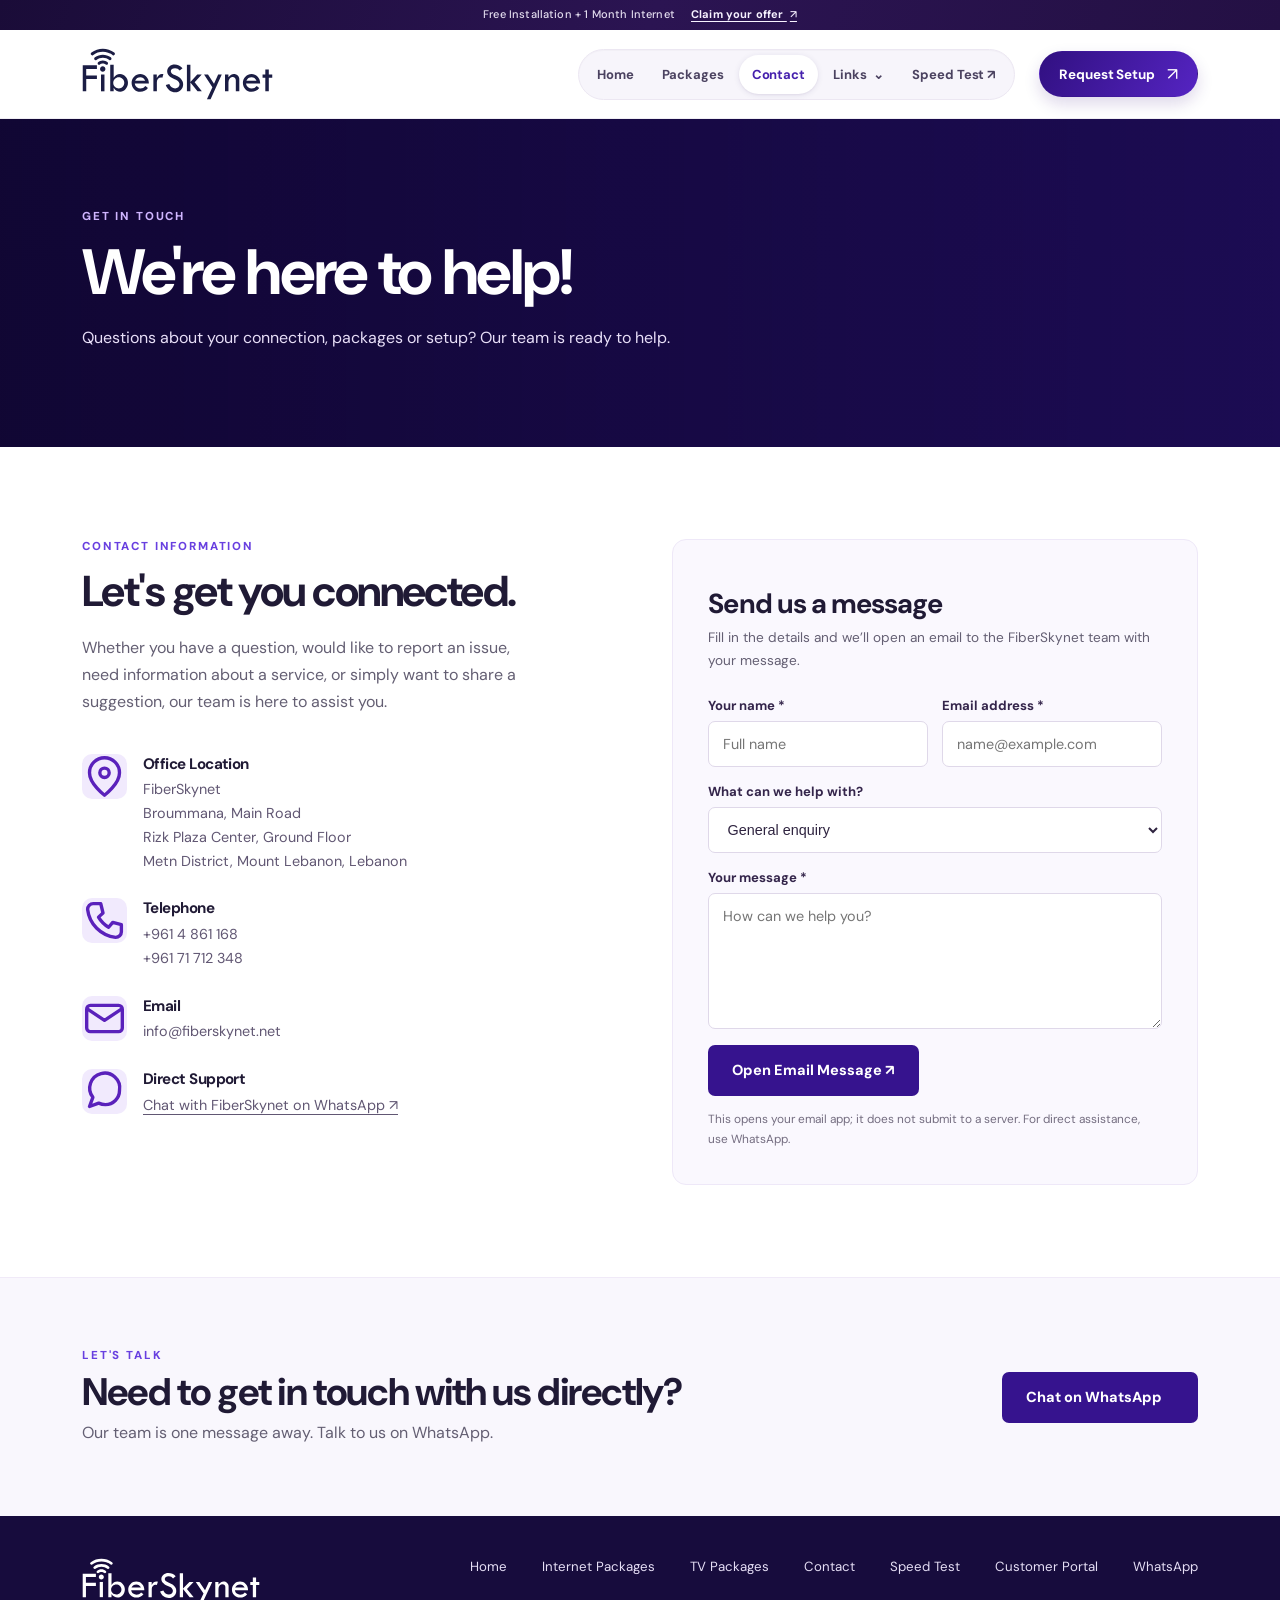
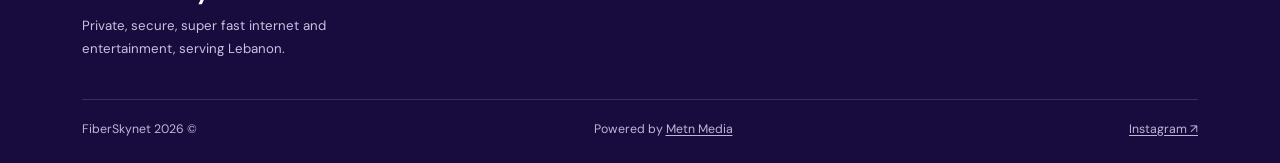
==== commit c8838749: "Polish announcement and hero with premium ambient network animation" ====
--- a/contact/index.html
+++ b/contact/index.html
@@ -1,4 +1,4 @@
-<!doctype html><html lang="en"><head><meta charset="utf-8"><meta name="viewport" content="width=device-width,initial-scale=1"><meta name="theme-color" content="#36138e"><meta name="description" content="Contact FiberSkynet for internet packages, technical support, or installation in Lebanon."><title>Contact | FiberSkynet</title><link rel="icon" href="../assets/favicon.svg" type="image/svg+xml"><link rel="stylesheet" href="../styles.css"><link rel="stylesheet" href="../refinements.css"><script src="../script.js" defer></script></head><body><div class="announce"><a href="https://wa.link/loa4gw" target="_blank" rel="noopener noreferrer"><span>✦</span> Free Installation + 1 Month Internet — <strong>Claim your offer</strong> <span aria-hidden="true">↗</span></a></div>
+<!doctype html><html lang="en"><head><meta charset="utf-8"><meta name="viewport" content="width=device-width,initial-scale=1"><meta name="theme-color" content="#36138e"><meta name="description" content="Contact FiberSkynet for internet packages, technical support, or installation in Lebanon."><title>Contact | FiberSkynet</title><link rel="icon" href="../assets/favicon.svg" type="image/svg+xml"><link rel="stylesheet" href="../styles.css"><link rel="stylesheet" href="../refinements.css"><script src="../script.js" defer></script></head><body><div class="announce"><a href="https://wa.link/loa4gw" target="_blank" rel="noopener noreferrer"><span class="announce-offer">Free Installation + 1 Month Internet</span><strong>Claim your offer <span aria-hidden="true">↗</span></strong></a></div>
 <header class="site-header"><div class="wrap header-row">
 <a class="brand" href="../" aria-label="FiberSkynet homepage"><img src="../assets/logo.svg" alt="FiberSkynet"></a>
 <nav class="nav" id="main-navigation" aria-label="Main navigation"><a href="../" >Home</a><a href="../packages/" >Packages</a><a href="../contact/" aria-current="page">Contact</a><details class="services-dropdown"><summary>Links <span aria-hidden="true">⌄</span></summary><div class="services-dropdown-menu"><a href="https://portal.fiberskynet.net/" target="_blank" rel="noopener noreferrer">Portal ↗</a><a href="https://radius.fiberskynet.net/" target="_blank" rel="noopener noreferrer">Radius ↗</a><a href="https://mb.fiberskynet.net/" target="_blank" rel="noopener noreferrer">MB ↗</a><a href="https://fsn.rzsystem.com/" target="_blank" rel="noopener noreferrer">Internet Management System ↗</a></div></details><a href="https://fiberskynet.speedtest.net/" target="_blank" rel="noopener noreferrer">Speed Test ↗</a></nav>
--- a/refinements.css
+++ b/refinements.css
@@ -94,3 +94,77 @@
   .hero-meta svg{width:13px;height:13px}
 }
 @media(prefers-reduced-motion:reduce){.hero:before,.hero-halo{animation:none!important}.site-header,.nav>a,.nav .services-dropdown>summary,.hero-actions .btn{transition:none!important}}
+
+
+/* V5: darker compact announcement / network visualization / pill hero CTAs */
+.announce{
+  min-height:30px;
+  padding:6px 14px;
+  background:linear-gradient(110deg,#1a0c38 0%,#2b1452 51%,#241044 100%);
+  color:#f7f2ff;
+  font-size:.69rem;
+  font-weight:500;
+  letter-spacing:.015em;
+}
+.announce a{gap:16px;min-height:17px;line-height:1.32;justify-content:center}
+.announce .announce-offer{opacity:.90}
+.announce strong{font-size:inherit;font-weight:700;white-space:nowrap}
+.announce strong span{font-weight:500;margin-left:3px}
+.hero-actions .btn,
+.hero-actions .btn:focus-visible{border-radius:999px}
+.hero .hero-inner{z-index:1}
+.hero .connectivity-visual{
+  position:absolute;
+  z-index:0;
+  width:min(46vw,710px);
+  height:min(570px,88%);
+  right:max(12px,3.7vw);
+  top:50%;
+  transform:translateY(-50%);
+  opacity:.86;
+  pointer-events:none;
+  isolation:isolate;
+  -webkit-mask-image:radial-gradient(ellipse 74% 71% at 54% 48%,#000 24%,rgba(0,0,0,.92) 55%,transparent 99%);
+  mask-image:radial-gradient(ellipse 74% 71% at 54% 48%,#000 24%,rgba(0,0,0,.92) 55%,transparent 99%);
+}
+.hero .connectivity-visual:before{
+  content:"";
+  position:absolute;
+  inset:9%;
+  z-index:-1;
+  background:
+   radial-gradient(ellipse at 51% 50%,rgba(73,91,205,.17),transparent 52%),
+   radial-gradient(ellipse at 62% 60%,rgba(105,53,192,.12),transparent 69%);
+  filter:blur(30px);
+}
+.hero .connectivity-visual canvas{
+  display:block;
+  width:100%;
+  height:100%;
+}
+@media(max-width:1120px){
+  .hero .connectivity-visual{right:-2%;width:min(55vw,600px);opacity:.68}
+}
+@media(max-width:940px){
+  .hero .connectivity-visual{width:min(64vw,530px);right:-12%;opacity:.39}
+}
+@media(max-width:620px){
+  .announce{min-height:28px;padding:6px 9px;font-size:.63rem}
+  .announce a{gap:8px}
+  .announce .announce-offer{letter-spacing:-.015em}
+  .hero-actions .btn{border-radius:999px}
+  .hero .connectivity-visual{
+    width:94vw;
+    height:67%;
+    right:-39%;
+    top:49%;
+    opacity:.27
+  }
+}
+@media(max-width:355px){
+  .announce{font-size:.58rem}
+  .announce a{gap:5px}
+}
+@media(prefers-reduced-motion:reduce){
+  .hero .connectivity-visual{opacity:.64}
+}
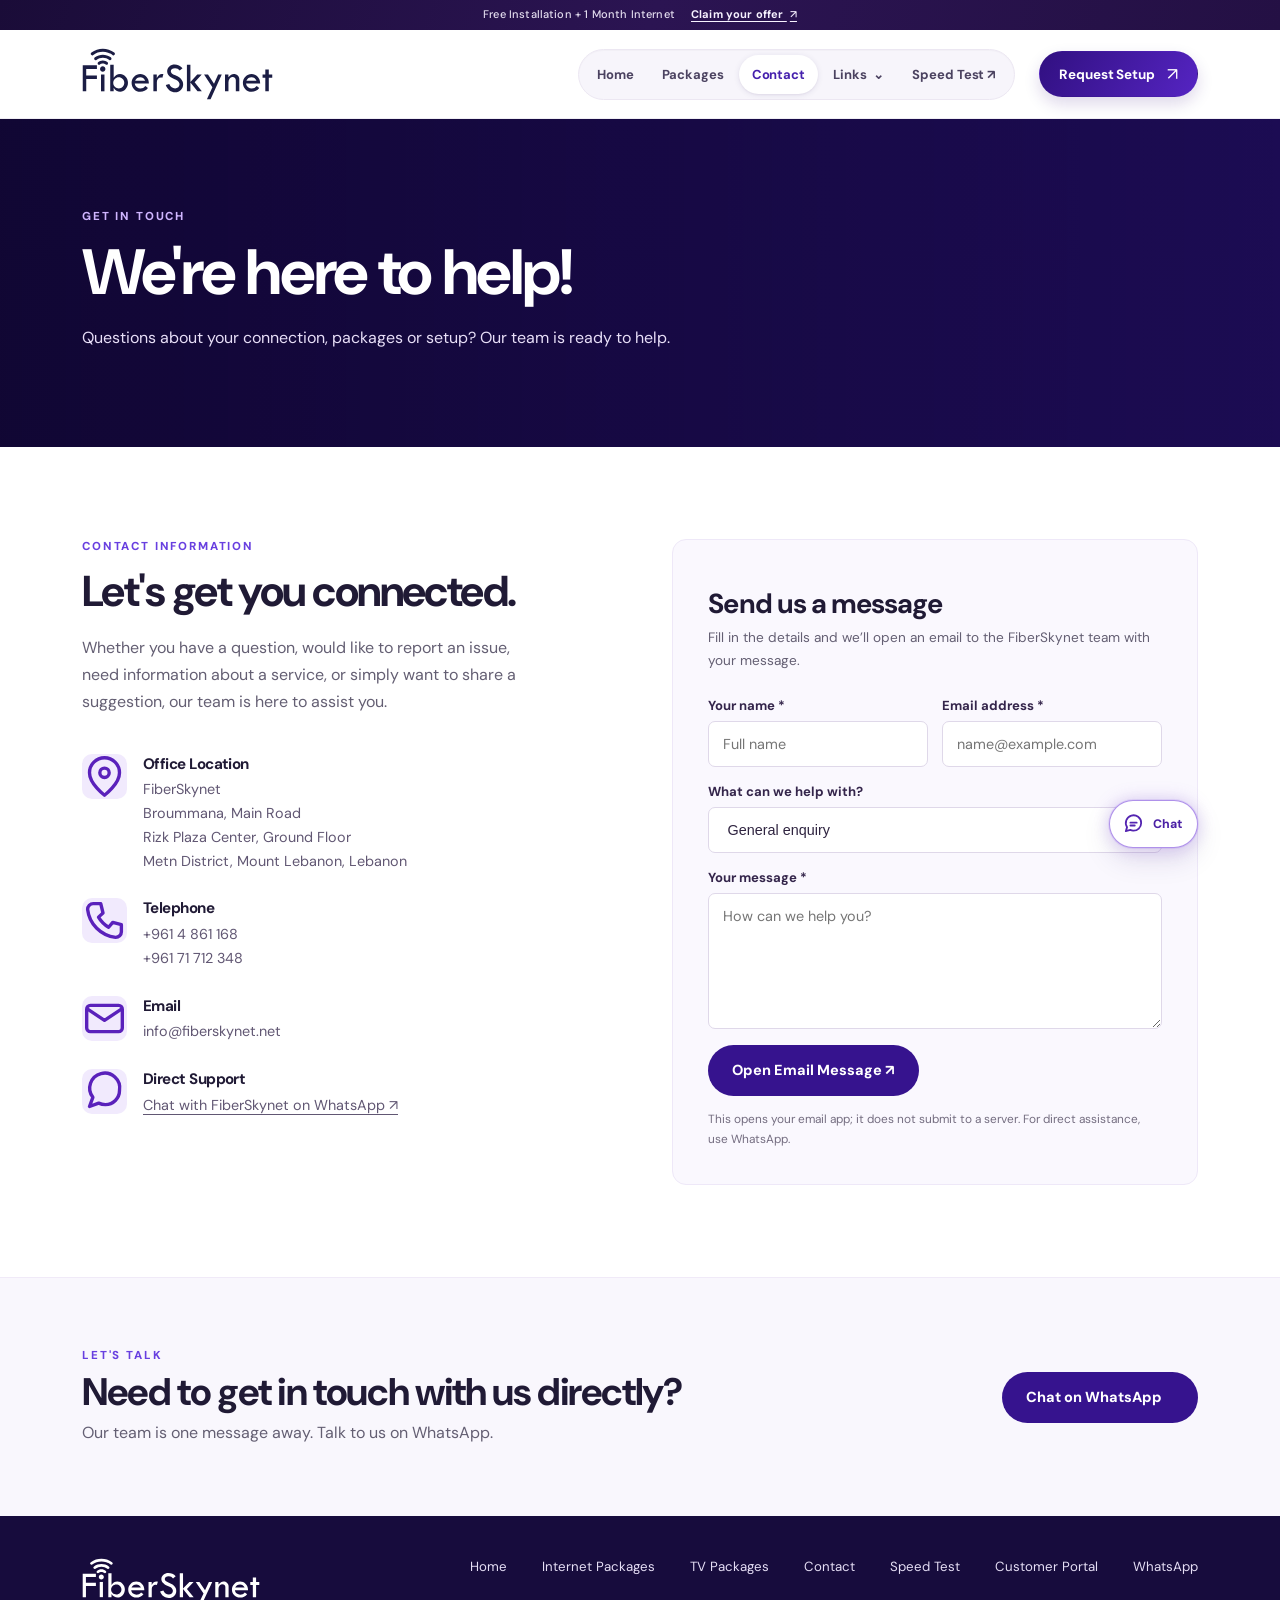
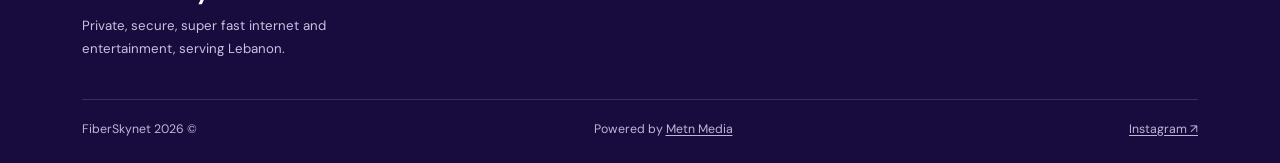
==== commit bd2df6d6: "Use white FiberSkynet favicon on rounded Request Setup purple background" ====
--- a/contact/index.html
+++ b/contact/index.html
@@ -1,4 +1,4 @@
-<!doctype html><html lang="en"><head><meta charset="utf-8"><meta name="viewport" content="width=device-width,initial-scale=1"><meta name="theme-color" content="#36138e"><meta name="description" content="Contact FiberSkynet for internet packages, technical support, or installation in Lebanon."><title>Contact | FiberSkynet</title><link rel="icon" href="../assets/favicon.svg" type="image/svg+xml"><link rel="stylesheet" href="../styles.css"><link rel="stylesheet" href="../refinements.css"><script src="../script.js" defer></script></head><body><div class="announce"><a href="https://wa.link/loa4gw" target="_blank" rel="noopener noreferrer"><span class="announce-offer">Free Installation + 1 Month Internet</span><strong>Claim your offer <span aria-hidden="true">↗</span></strong></a></div>
+<!doctype html><html lang="en"><head><meta charset="utf-8"><meta name="viewport" content="width=device-width,initial-scale=1"><meta name="theme-color" content="#36138e"><meta name="description" content="Contact FiberSkynet for internet packages, technical support, or installation in Lebanon."><title>Contact | FiberSkynet</title><link rel="icon" href="../assets/favicon.svg?v=36" type="image/svg+xml"><link rel="stylesheet" href="../styles.css"><link rel="stylesheet" href="../refinements.css?v=fsn-v11"><script src="../script.js" defer></script></head><body><div class="announce"><a href="https://wa.link/loa4gw" target="_blank" rel="noopener noreferrer"><span class="announce-offer">Free Installation + 1 Month Internet</span><strong>Claim your offer <span aria-hidden="true">↗</span></strong></a></div>
 <header class="site-header"><div class="wrap header-row">
 <a class="brand" href="../" aria-label="FiberSkynet homepage"><img src="../assets/logo.svg" alt="FiberSkynet"></a>
 <nav class="nav" id="main-navigation" aria-label="Main navigation"><a href="../" >Home</a><a href="../packages/" >Packages</a><a href="../contact/" aria-current="page">Contact</a><details class="services-dropdown"><summary>Links <span aria-hidden="true">⌄</span></summary><div class="services-dropdown-menu"><a href="https://portal.fiberskynet.net/" target="_blank" rel="noopener noreferrer">Portal ↗</a><a href="https://radius.fiberskynet.net/" target="_blank" rel="noopener noreferrer">Radius ↗</a><a href="https://mb.fiberskynet.net/" target="_blank" rel="noopener noreferrer">MB ↗</a><a href="https://fsn.rzsystem.com/" target="_blank" rel="noopener noreferrer">Internet Management System ↗</a></div></details><a href="https://fiberskynet.speedtest.net/" target="_blank" rel="noopener noreferrer">Speed Test ↗</a></nav>
--- a/refinements.css
+++ b/refinements.css
@@ -168,3 +168,1458 @@
 @media(prefers-reduced-motion:reduce){
   .hero .connectivity-visual{opacity:.64}
 }
+
+
+/* V6 — editorial radial connectivity artwork, tuned to the supplied reference. */
+.hero .connectivity-visual{
+  width:min(43vw,640px);
+  height:min(515px,81%);
+  right:max(10px,3.2vw);
+  opacity:.84;
+  -webkit-mask-image:radial-gradient(ellipse 80% 78% at 53% 50%,#000 39%,rgba(0,0,0,.88) 70%,transparent 100%);
+  mask-image:radial-gradient(ellipse 80% 78% at 53% 50%,#000 39%,rgba(0,0,0,.88) 70%,transparent 100%);
+}
+.hero .connectivity-visual:before{
+  inset:13%;
+  background:radial-gradient(ellipse at 53% 50%,rgba(111,91,223,.085),transparent 60%);
+  filter:blur(32px);
+}
+@media(max-width:1120px){
+  .hero .connectivity-visual{width:min(51vw,590px);right:-1%;opacity:.72}
+}
+@media(max-width:940px){
+  .hero .connectivity-visual{width:min(57vw,520px);right:-12%;opacity:.42}
+}
+@media(max-width:620px){
+  .hero .connectivity-visual{width:90vw;height:64%;right:-38%;top:50%;opacity:.25}
+}
+@media(prefers-reduced-motion:reduce){
+  .hero .connectivity-visual{opacity:.73}
+}
+
+
+/* V7 — cinematic fiber-optic technicians illustration. */
+.hero .fiber-crew-visual{
+  position:absolute;
+  z-index:0;
+  pointer-events:none;
+  top:51%;
+  right:-1.8vw;
+  width:min(60vw,910px);
+  height:min(645px,100%);
+  transform:translate3d(0,-50%,0);
+  opacity:.97;
+  filter:drop-shadow(0 16px 48px rgba(86,67,200,.16));
+  animation:fsn-fiber-float 13s ease-in-out infinite;
+}
+.hero .fiber-crew-visual img{
+  display:block;
+  width:100%;
+  height:100%;
+  object-fit:contain;
+  object-position:right center;
+  -webkit-user-select:none;
+  user-select:none;
+}
+.hero .fiber-crew-visual::after{
+  content:"";
+  position:absolute;
+  inset:0;
+  background:radial-gradient(ellipse 23% 19% at 52% 48%,rgba(157,157,255,.11),transparent 75%);
+  mix-blend-mode:screen;
+  opacity:.35;
+  animation:fsn-fiber-shimmer 7s ease-in-out infinite;
+}
+@keyframes fsn-fiber-float{
+  0%,100%{transform:translate3d(0,-50%,0)}
+  50%{transform:translate3d(0,calc(-50% - 6px),0)}
+}
+@keyframes fsn-fiber-shimmer{
+  0%,100%{opacity:.24}
+  50%{opacity:.62}
+}
+@media(max-width:1170px){
+  .hero .fiber-crew-visual{
+    right:-9vw;
+    width:min(67vw,860px);
+    opacity:.83;
+  }
+}
+@media(max-width:940px){
+  .hero .fiber-crew-visual{
+    right:-21vw;
+    width:77vw;
+    opacity:.42;
+    filter:drop-shadow(0 8px 18px rgba(70,53,190,.1));
+  }
+}
+@media(max-width:620px){
+  .hero .fiber-crew-visual{
+    right:-53vw;
+    top:48%;
+    width:128vw;
+    height:70%;
+    opacity:.25;
+  }
+}
+@media(prefers-reduced-motion:reduce){
+  .hero .fiber-crew-visual,.hero .fiber-crew-visual::after{animation:none!important;}
+}
+
+
+/* V8 — sharper, double-resolution fiber illustration and cleaner copy separation.
+   Preserve the original image's transparency, without fractional float animation. */
+.hero .fiber-crew-visual{
+  right:-3.7vw;
+  top:51%;
+  width:min(57vw,880px);
+  height:min(630px,100%);
+  opacity:1;
+  filter:drop-shadow(0 13px 28px rgba(91,72,204,.11));
+  animation:none;
+}
+.hero .fiber-crew-visual img{
+  image-rendering:auto;
+  object-fit:contain;
+  object-position:right center;
+}
+@media(max-width:1170px){
+  .hero .fiber-crew-visual{
+    right:-11vw;
+    width:min(63vw,820px);
+    opacity:.88;
+  }
+}
+@media(max-width:940px){
+  .hero .fiber-crew-visual{
+    right:-23vw;
+    width:74vw;
+    opacity:.42;
+  }
+}
+@media(max-width:620px){
+  .hero .fiber-crew-visual{
+    right:-53vw;
+    top:48%;
+    width:128vw;
+    height:70%;
+    opacity:.25;
+  }
+}
+
+
+/* V9: one-screen FiberSkynet Advantage section; compact premium composition. */
+.advantage-section{
+  background:linear-gradient(180deg,#fff 0%,#faf9ff 100%);
+  padding:clamp(35px,4.8vh,58px) 0;
+  border-bottom:1px solid #eeeaf5;
+}
+.advantage-wrap{width:100%}
+.advantage-heading{
+  display:flex;
+  align-items:flex-end;
+  justify-content:space-between;
+  gap:28px;
+  margin-bottom:clamp(18px,2.6vh,28px);
+}
+.advantage-heading-copy{min-width:0;max-width:800px}
+.advantage-heading .eyebrow{
+  margin-bottom:11px;
+  font-size:.67rem;
+  letter-spacing:.17em;
+  color:#6b34d7;
+}
+.advantage-heading h2{
+  margin:0 0 9px;
+  font-size:clamp(2rem,3vw,2.9rem);
+  line-height:1.06;
+  letter-spacing:-.052em;
+  color:#21193b;
+  font-weight:750;
+}
+.advantage-heading p{
+  max-width:710px;
+  margin:0;
+  color:#6b647c;
+  font-size:.92rem;
+  line-height:1.6;
+}
+.advantage-price{
+  display:flex;
+  flex-direction:column;
+  align-items:flex-start;
+  justify-content:center;
+  flex:none;
+  min-width:180px;
+  padding:13px 18px 12px;
+  border:1px solid #e8e1f8;
+  border-radius:15px;
+  background:#fff;
+  box-shadow:0 10px 28px rgba(61,27,126,.045);
+}
+.advantage-price>span{
+  font-size:.63rem;
+  font-weight:750;
+  letter-spacing:.105em;
+  color:#6d6590;
+}
+.advantage-price strong{
+  color:#3e199b;
+  font-weight:800;
+  font-size:1.9rem;
+  letter-spacing:-.06em;
+  line-height:1.2;
+}
+.advantage-price small{
+  font-size:.72rem;
+  font-weight:600;
+  color:#7a708b;
+  margin-left:5px;
+  letter-spacing:0;
+}
+.advantage-layout{
+  display:grid;
+  grid-template-columns:minmax(0,1.05fr) minmax(0,1fr);
+  gap:clamp(22px,3vw,42px);
+  align-items:stretch;
+}
+.advantage-showcase{
+  position:relative;
+  overflow:hidden;
+  border:1px solid rgba(108,70,200,.16);
+  border-radius:20px;
+  height:clamp(310px,44vh,414px);
+  background:#130f46;
+  box-shadow:0 19px 45px rgba(35,20,92,.12);
+  isolation:isolate;
+}
+.advantage-showcase::after{
+  content:"";
+  position:absolute;
+  inset:auto 0 0;
+  height:27%;
+  background:linear-gradient(0deg,rgba(9,6,38,.28),transparent);
+  pointer-events:none;
+}
+.advantage-showcase img{
+  width:100%;
+  height:100%;
+  object-fit:cover;
+  object-position:53% 54%;
+  display:block;
+  transition:transform .65s ease;
+}
+.advantage-showcase:hover img{transform:scale(1.025)}
+.advantage-showcase-chip{
+  position:absolute;
+  z-index:1;
+  top:18px;
+  left:18px;
+  display:inline-flex;
+  align-items:center;
+  gap:9px;
+  border:1px solid rgba(226,219,255,.22);
+  background:rgba(18,11,68,.54);
+  box-shadow:inset 0 1px 0 rgba(255,255,255,.07);
+  color:#f7f4ff;
+  border-radius:999px;
+  padding:10px 14px;
+  backdrop-filter:blur(14px);
+  -webkit-backdrop-filter:blur(14px);
+  font-size:.62rem;
+  font-weight:750;
+  letter-spacing:.115em;
+}
+.advantage-chip-glow{
+  width:7px;height:7px;border-radius:50%;
+  background:#87ecff;
+  box-shadow:0 0 11px rgba(136,239,255,.9);
+}
+.advantage-benefits{
+  min-width:0;
+  display:flex;
+  flex-direction:column;
+  justify-content:space-between;
+  gap:18px;
+}
+.advantage-feature-grid{
+  display:grid;
+  grid-template-columns:repeat(2,minmax(0,1fr));
+  gap:13px;
+  flex:1;
+}
+.advantage-feature{
+  background:rgba(255,255,255,.94);
+  border:1px solid #eae6f4;
+  border-radius:15px;
+  padding:clamp(15px,1.7vw,23px);
+  box-shadow:0 4px 20px rgba(45,21,99,.028);
+  transition:transform .2s ease,box-shadow .2s ease,border-color .2s ease;
+}
+.advantage-feature:hover{
+  transform:translateY(-2px);
+  box-shadow:0 9px 24px rgba(54,30,106,.07);
+  border-color:#d9cbee;
+}
+.advantage-feature-icon{
+  display:flex;
+  width:41px;
+  height:41px;
+  align-items:center;
+  justify-content:center;
+  border:1px solid #eae0fc;
+  border-radius:12px;
+  background:linear-gradient(135deg,#f3edff,#f8f5ff);
+  color:#5120b3;
+  margin-bottom:11px;
+}
+.advantage-feature-icon svg{width:22px;height:22px}
+.advantage-feature h3{
+  font-size:.98rem;
+  font-weight:750;
+  color:#282044;
+  margin:0 0 7px;
+  letter-spacing:-.025em;
+  line-height:1.22;
+}
+.advantage-feature p{
+  color:#756e83;
+  font-size:.81rem;
+  line-height:1.5;
+  margin:0;
+}
+.advantage-bottom{
+  display:flex;
+  align-items:center;
+  justify-content:space-between;
+  flex-wrap:wrap;
+  gap:10px 14px;
+}
+.advantage-button{
+  min-height:48px;
+  border-radius:999px;
+  padding:12px 20px;
+  background:linear-gradient(120deg,#33118d,#5a2ac4);
+  color:#fff;
+  border-color:transparent;
+  box-shadow:0 7px 18px rgba(59,24,151,.15);
+  font-size:.83rem;
+}
+.advantage-button:hover{background:#5c2acf;color:#fff}
+.advantage-availability{
+  color:#70687f;
+  font-size:.76rem;
+  font-weight:550;
+  white-space:nowrap;
+}
+@media(min-width:1100px) and (min-height:690px){
+  .advantage-section{min-height:min(750px,calc(100svh - 112px));display:flex;align-items:center}
+}
+@media(max-width:980px){
+  .advantage-layout{gap:20px;grid-template-columns:minmax(0,.9fr) minmax(0,1fr)}
+  .advantage-showcase{height:360px}
+  .advantage-feature{padding:13px}
+  .advantage-feature-grid{gap:9px}
+  .advantage-feature-icon{height:36px;width:36px;margin-bottom:7px}
+  .advantage-feature h3{font-size:.87rem}
+  .advantage-feature p{font-size:.74rem}
+  .advantage-availability{font-size:.7rem}
+}
+@media(max-width:740px){
+  .advantage-section{min-height:0;padding:44px 0 50px}
+  .advantage-heading{align-items:flex-start;gap:16px}
+  .advantage-heading h2{font-size:clamp(1.9rem,6vw,2.6rem)}
+  .advantage-heading p{font-size:.85rem}
+  .advantage-price{min-width:140px;padding:11px 13px}
+  .advantage-price strong{font-size:1.6rem}
+  .advantage-layout{grid-template-columns:1fr}
+  .advantage-showcase{height:clamp(245px,56vw,350px)}
+  .advantage-feature{padding:18px}
+  .advantage-feature h3{font-size:.94rem}
+  .advantage-feature p{font-size:.81rem}
+}
+@media(max-width:480px){
+  .advantage-heading{flex-direction:column;gap:14px;margin-bottom:20px}
+  .advantage-price{flex-direction:row;align-items:center;gap:12px;justify-content:flex-start;padding:9px 14px;border-radius:12px}
+  .advantage-price strong{font-size:1.45rem}
+  .advantage-price>span{font-size:.57rem;max-width:115px}
+  .advantage-feature-grid{gap:10px}
+  .advantage-feature{padding:14px}
+  .advantage-feature-icon{width:36px;height:36px}
+  .advantage-feature h3{font-size:.83rem}
+  .advantage-feature p{font-size:.73rem}
+  .advantage-bottom{align-items:stretch;flex-direction:column}
+  .advantage-button{justify-content:center}
+}
+@media(prefers-reduced-motion:reduce){
+  .advantage-showcase img,.advantage-feature{transition:none!important}
+  .advantage-showcase:hover img,.advantage-feature:hover{transform:none}
+}
+
+
+/* V10 — viewport-fit advantage and a more substantial getting-started section.
+   The desktop advantage fills the visible viewport beneath the sticky nav,
+   rather than stopping short and showing a stray strip of the next section. */
+@media (min-width:981px) and (min-height:640px){
+  .advantage-section{
+    min-height:calc(100vh - 89px);
+    min-height:calc(100svh - 89px);
+    padding-top:clamp(28px,3.7vh,50px);
+    padding-bottom:clamp(28px,3.7vh,50px);
+    display:flex;
+    align-items:center;
+  }
+}
+.advantage-section{border-bottom:0}
+.steps{
+  border-top:0;
+  padding:clamp(74px,8.5vh,114px) 0 clamp(80px,9vh,122px);
+  background:linear-gradient(180deg,#ffffff 0%,#faf8ff 100%);
+}
+.steps-head{
+  margin-bottom:34px;
+  gap:24px;
+}
+.steps-head h2{
+  font-size:clamp(1.9rem,2.75vw,2.45rem);
+  line-height:1.15;
+  letter-spacing:-.045em;
+}
+.steps-grid{gap:19px}
+.step{
+  min-height:138px;
+  padding:30px 27px;
+  gap:18px;
+  border-radius:16px;
+  background:rgba(250,248,255,.94);
+  border-color:#eae4f5;
+  box-shadow:0 8px 24px rgba(55,23,118,.035);
+}
+.step-number{
+  width:48px;
+  height:48px;
+  font-size:.88rem;
+  background:#ede5fe;
+  color:#4621a1;
+}
+.step h3{
+  font-size:1.05rem;
+  margin-bottom:7px;
+}
+.step p{
+  font-size:.85rem;
+  line-height:1.55;
+}
+@media(max-width:980px){
+  .steps{padding:68px 0 80px}
+  .steps-grid{gap:13px}
+  .step{padding:25px 20px;min-height:125px}
+}
+@media(max-width:740px){
+  .steps{padding:60px 0 70px}
+  .steps-head{margin-bottom:28px}
+  .steps-head h2{font-size:1.92rem}
+  .step{min-height:110px;padding:22px}
+}
+@media(max-width:480px){
+  .steps{padding:52px 0 64px}
+  .steps-head h2{font-size:1.8rem}
+}
+
+
+/* V11 — firm viewport alignment and clearer proportions for the following section.
+   Narrow viewport fallback retains a natural document flow. */
+@media (min-width:981px) and (min-height:640px){
+  .advantage-section{
+    min-height:calc(100svh - 89px);
+    border-bottom:0;
+    display:flex;
+    align-items:center;
+  }
+}
+.steps{
+  border-top:0;
+  padding:clamp(88px,10vh,120px) 0 clamp(95px,11vh,138px);
+}
+.steps-head{margin-bottom:39px}
+.steps-grid{gap:22px}
+.step{
+  min-height:178px;
+  padding:37px 30px;
+  border-radius:18px;
+  align-items:center;
+  gap:21px;
+}
+.step-number{width:56px;height:56px;font-size:.93rem}
+.step h3{font-size:1.12rem;margin-bottom:9px}
+.step p{font-size:.88rem}
+@media(max-width:980px){
+  .steps{padding:73px 0 86px}
+  .steps-grid{gap:13px}
+  .step{min-height:145px;padding:23px 19px;gap:14px}
+  .step-number{width:44px;height:44px}
+}
+@media(max-width:740px){
+  .steps{padding:60px 0 75px}
+  .step{min-height:120px;padding:23px}
+}
+@media(max-width:480px){
+  .steps{padding:56px 0 65px}
+  .step{min-height:110px}
+}
+
+
+/* V12 — Cablevision+ editorial full-viewport feature.
+   Retains the live entertainment offers, existing photograph and WhatsApp link. */
+.cablevision.cablevision-premium{
+  position:relative;
+  isolation:isolate;
+  overflow:hidden;
+  display:grid;
+  grid-template-columns:minmax(0,47%) minmax(0,53%);
+  background:#111039;
+  color:#fff;
+  border:0;
+  min-height:690px;
+}
+.cablevision-premium .cablevision-copy{
+  position:relative;
+  z-index:1;
+  align-self:center;
+  justify-self:end;
+  width:100%;
+  max-width:610px;
+  padding:clamp(55px,7vh,104px) clamp(30px,5vw,90px) clamp(55px,7vh,104px) max(30px,calc((100vw - 1176px)/2 + 30px));
+  background:
+    radial-gradient(ellipse 77% 58% at 0% 85%,rgba(100,60,210,.13),transparent 80%),
+    linear-gradient(115deg,#141141 0%,#15143f 75%,#16143e 100%);
+}
+.cablevision-premium .cablevision-topline{
+  display:flex;
+  gap:13px;
+  align-items:center;
+  margin-bottom:19px;
+}
+.cablevision-premium .cablevision-marker{
+  display:block;width:28px;height:2px;
+  background:#b9a5f4;
+  border-radius:4px;
+}
+.cablevision-premium .eyebrow{color:#d0b9ff;letter-spacing:.20em;font-size:.68rem}
+.cablevision-premium h2{
+  margin:0 0 25px;
+  font-size:clamp(3.55rem,5vw,5.1rem);
+  letter-spacing:-.068em;
+  font-weight:750;
+  line-height:1;
+  white-space:nowrap;
+  color:#fff;
+}
+.cablevision-premium h2 span{color:#cda9ff}
+.cablevision-premium h3{
+  font-weight:620;
+  font-size:clamp(1.30rem,1.9vw,1.72rem);
+  line-height:1.37;
+  letter-spacing:-.034em;
+  margin:0 0 18px;
+}
+.cablevision-premium h3 span{color:#cdb5ff}
+.cablevision-premium .cablevision-description{
+  color:rgba(245,242,255,.73);
+  line-height:1.65;
+  font-size:.96rem;
+  max-width:370px;
+  margin:0 0 30px;
+}
+.cablevision-premium .cablevision-offers{
+  display:flex;
+  align-items:stretch;
+  flex-wrap:wrap;
+  gap:11px;
+  margin:0 0 32px;
+}
+.cablevision-premium .cablevision-rate,
+.cablevision-premium .cablevision-promo{
+  border:1px solid rgba(209,194,255,.2);
+  border-radius:15px;
+  padding:15px 18px;
+  background:rgba(255,255,255,.06);
+  box-shadow:inset 0 1px 0 rgba(255,255,255,.06);
+  -webkit-backdrop-filter:blur(13px);
+  backdrop-filter:blur(13px);
+}
+.cablevision-premium .cablevision-rate{min-width:155px}
+.cablevision-premium .cablevision-small{
+  display:block;color:#c9bde3;font-size:.58rem;
+  font-weight:780;letter-spacing:.13em;margin-bottom:4px;
+}
+.cablevision-premium .cablevision-amount{display:flex;align-items:baseline;gap:6px}
+.cablevision-premium .cablevision-amount strong{
+  font-weight:800;letter-spacing:-.06em;line-height:1;
+  color:#fff;font-size:2.2rem;
+}
+.cablevision-premium .cablevision-amount span{color:#c6badf;font-size:.74rem}
+.cablevision-premium .cablevision-promo{
+  display:flex;align-items:center;gap:12px;min-width:193px;
+}
+.cablevision-premium .cablevision-promo-icon{
+  flex:none;width:31px;height:31px;border-radius:50%;
+  display:grid;place-items:center;background:rgba(170,141,255,.19);
+  color:#dfc9ff;font-size:.86rem;
+}
+.cablevision-premium .cablevision-promo strong{
+  display:block;font-size:.89rem;color:#fff;margin-bottom:4px;
+}
+.cablevision-premium .cablevision-promo span:last-child{
+  display:block;font-size:.68rem;color:#c6badf;
+}
+.cablevision-premium .cablevision-actions{
+  margin:0;display:flex;align-items:center;flex-wrap:wrap;gap:18px 23px;
+}
+.cablevision-premium .cablevision-actions .btn{
+  background:linear-gradient(125deg,#fff,#ece4ff);
+  border:1px solid rgba(255,255,255,.7);
+  color:#32136f;
+  border-radius:999px;
+  font-size:.89rem;
+  font-weight:750;
+  padding:15px 25px;
+  min-height:52px;
+  box-shadow:0 10px 25px rgba(0,0,0,.15);
+}
+.cablevision-premium .cablevision-actions .btn:hover{
+  background:#fff;
+  transform:translateY(-2px);
+  box-shadow:0 13px 26px rgba(0,0,0,.22);
+}
+.cablevision-premium .cablevision-secondary{
+  color:#e8defc;font-weight:680;font-size:.8rem;
+  text-decoration:none;border-bottom:1px solid rgba(232,222,252,.42);
+  padding-bottom:5px;transition:border-color .2s ease,color .2s ease;
+}
+.cablevision-premium .cablevision-secondary:hover{
+  border-color:#fff;color:#fff;
+}
+.cablevision-premium .cablevision-image{
+  position:relative;
+  height:auto;
+  min-height:100%;
+  max-height:none;
+  overflow:hidden;
+  background:#171746;
+}
+.cablevision-premium .cablevision-image img{
+  position:absolute;
+  inset:0;
+  width:100%;
+  height:100%;
+  object-fit:cover;
+  object-position:48% 50%;
+  filter:brightness(.91) saturate(.89) contrast(1.05);
+}
+.cablevision-premium .cablevision-image::after{
+  position:absolute;z-index:1;inset:0;
+  background:
+    linear-gradient(90deg,rgba(21,20,62,.72) 0%,rgba(21,20,62,.15) 21%,transparent 45%),
+    linear-gradient(0deg,rgba(19,15,57,.38),transparent 33%,transparent 76%,rgba(17,16,55,.12));
+}
+.cablevision-premium .cablevision-image-glow{
+  position:absolute;z-index:2;inset:0;pointer-events:none;
+  background:radial-gradient(ellipse at 63% 60%,transparent 20%,rgba(30,24,80,.08) 82%);
+}
+@media(min-width:941px) and (min-height:600px){
+  .cablevision.cablevision-premium{
+    min-height:calc(100vh - 89px);
+    min-height:calc(100svh - 89px);
+  }
+}
+@media(max-width:1140px) and (min-width:941px){
+  .cablevision-premium .cablevision-copy{
+    padding-left:clamp(24px,3vw,55px);
+    padding-right:30px;
+  }
+  .cablevision-premium h2{font-size:clamp(3.3rem,5.5vw,4.8rem)}
+  .cablevision-premium .cablevision-offers{gap:8px}
+  .cablevision-premium .cablevision-rate,
+  .cablevision-premium .cablevision-promo{padding:12px}
+}
+@media(max-width:940px){
+  .cablevision.cablevision-premium{
+    display:grid;grid-template-columns:1fr;min-height:0;
+  }
+  .cablevision-premium .cablevision-copy{
+    justify-self:stretch;max-width:none;
+    padding:clamp(57px,8vw,78px) 27px 58px;
+  }
+  .cablevision-premium h2{
+    font-size:clamp(3.4rem,8vw,5.3rem);
+    margin-bottom:23px;
+  }
+  .cablevision-premium .cablevision-image{
+    min-height:390px;height:390px;max-height:none;
+  }
+  .cablevision-premium .cablevision-image img{object-position:center 43%}
+  .cablevision-premium .cablevision-image::after{
+    background:linear-gradient(180deg,rgba(19,18,57,.34),transparent 25%,rgba(16,14,57,.06) 85%);
+  }
+}
+@media(max-width:580px){
+  .cablevision-premium .cablevision-copy{padding:56px 22px 52px}
+  .cablevision-premium h2{font-size:clamp(3.05rem,12vw,4.25rem)}
+  .cablevision-premium h3{font-size:1.36rem}
+  .cablevision-premium .cablevision-offers{gap:10px;margin-bottom:26px}
+  .cablevision-premium .cablevision-rate,
+  .cablevision-premium .cablevision-promo{padding:13px 15px}
+  .cablevision-premium .cablevision-promo{min-width:190px}
+  .cablevision-premium .cablevision-image{height:300px;min-height:300px}
+}
+@media(prefers-reduced-motion:reduce){
+  .cablevision-premium .cablevision-actions .btn,
+  .cablevision-premium .cablevision-secondary{transition:none!important}
+}
+
+
+
+
+/* V24 — editorial TV Packages: designed two-by-two, horizontal offer cards.
+   One desktop viewport; graceful natural mobile scroll; original plans preserved. */
+.tvx-section.section {
+  background:
+    radial-gradient(ellipse 45% 55% at 4% 89%,rgba(218,204,253,.35),transparent 75%),
+    linear-gradient(180deg,#fff 0%,#faf9ff 100%);
+  border:0;
+  padding:clamp(37px,5vh,63px) 0;
+  isolation:isolate;
+}
+.tvx-layout{
+  display:grid;
+  grid-template-columns:minmax(255px,.79fr) minmax(0,2.25fr);
+  align-items:center;
+  gap:clamp(31px,4.1vw,70px);
+}
+.tvx-intro{position:relative;align-self:center;max-width:360px;}
+.tvx-intro .eyebrow{
+  color:#6d3ad5;font-size:.67rem;letter-spacing:.165em;
+  margin-bottom:clamp(19px,3vh,29px);
+}
+.tvx-intro h2{
+  font-size:clamp(2.5rem,3.5vw,3.85rem);
+  line-height:1.055;letter-spacing:-.065em;
+  font-weight:765;margin:0 0 18px;color:#24183c;
+}
+.tvx-intro h2 span{color:#6333c4}
+.tvx-intro>p{color:#746b82;line-height:1.64;max-width:335px;font-size:.96rem;margin:0 0 28px}
+.tvx-price-note{
+  display:flex;flex-direction:column;gap:6px;
+  border:1px solid #dfd4f3;border-radius:16px;
+  background:rgba(255,255,255,.80);
+  box-shadow:0 10px 30px rgba(43,14,110,.045);
+  padding:16px 20px;width:max-content;min-width:205px;
+}
+.tvx-price-note>span{font-size:.6rem;letter-spacing:.12em;font-weight:800;color:#80728e}
+.tvx-price-note strong{font-size:2.25rem;line-height:1;letter-spacing:-.06em;color:#431da5}
+.tvx-price-note small{font-size:.75rem;color:#7d748b;font-weight:600;letter-spacing:0}
+.tvx-intro-divider{width:50px;height:2px;background:#a88bec;opacity:.65;border-radius:4px;margin:29px 0 15px}
+.tvx-intro-extra{display:flex;align-items:center;gap:9px;color:#7b6d91;font-size:.6rem;font-weight:760;letter-spacing:.13em}
+.tvx-intro-extra>span{color:#6940c2;font-size:.85rem}
+.tvx-grid{display:grid;grid-template-columns:repeat(2,minmax(0,1fr));gap:16px;min-width:0}
+.tvx-card{
+  position:relative;overflow:hidden;min-width:0;
+  display:grid;grid-template-columns:minmax(105px,30%) minmax(0,1fr);
+  border:1px solid #e8e0f1;border-radius:20px;
+  background:linear-gradient(145deg,#fff,#fff 77%,#fcfaff);
+  box-shadow:0 11px 32px rgba(35,14,88,.055);
+  min-height:230px;
+  transition:transform .26s ease,border-color .26s ease,box-shadow .26s ease;
+}
+.tvx-card:hover{transform:translateY(-3px);border-color:#cebaf0;box-shadow:0 20px 43px rgba(48,18,122,.115)}
+.tvx-card--complete{border-color:#c7b1f1;box-shadow:0 13px 34px rgba(80,34,174,.08)}
+.tvx-art{
+  position:relative;overflow:hidden;isolation:isolate;display:flex;align-items:center;justify-content:center;
+  background:
+    radial-gradient(circle at 90% 7%,rgba(116,115,240,.43),transparent 55%),
+    linear-gradient(155deg,#15104e,#242078 66%,#3b2a9c);
+}
+.tvx-card--ent .tvx-art{background:radial-gradient(circle at 90% 15%,rgba(218,117,249,.28),transparent 58%),linear-gradient(150deg,#24105d,#47218d 75%,#7035ab)}
+.tvx-card--sports .tvx-art{background:radial-gradient(circle at 87% 14%,rgba(113,194,255,.33),transparent 55%),linear-gradient(153deg,#111b65,#183789 68%,#2449a6)}
+.tvx-card--complete .tvx-art{background:radial-gradient(circle at 92% 8%,rgba(204,151,255,.4),transparent 55%),linear-gradient(155deg,#2b155f,#4e238e 68%,#6136a3)}
+.tvx-art::after{content:"";position:absolute;inset:0;background:linear-gradient(130deg,transparent 45%,rgba(255,255,255,.045) 62%,transparent 76%);pointer-events:none}
+.tvx-art-number{
+  position:absolute;left:13px;top:14px;
+  font-size:.61rem;letter-spacing:.17em;color:#d9c9ff;opacity:.7;font-weight:800;
+}
+.tvx-art-orbit{
+  position:absolute;width:190px;height:190px;border:1px solid rgba(190,183,255,.15);
+  border-radius:50%;left:49%;top:52%;transform:translate(-50%,-50%);
+  box-shadow:0 0 0 37px rgba(140,141,249,.025);
+}
+.tvx-art-icon{
+  width:116px;height:132px;position:relative;z-index:2;
+  filter:drop-shadow(0 0 17px rgba(140,149,255,.24));
+  transition:transform .28s ease,filter .28s ease;
+}
+.tvx-card:hover .tvx-art-icon{transform:translateY(-3px) scale(1.055);filter:drop-shadow(0 0 22px rgba(172,156,255,.36))}
+.tvx-art-icon svg{width:100%;height:100%;display:block}
+.tvx-card-main{display:flex;flex-direction:column;min-width:0;padding:clamp(15px,1.65vw,22px)}
+.tvx-card-title>span{color:#827393;font-size:.56rem;font-weight:800;letter-spacing:.125em;display:block;margin-bottom:8px}
+.tvx-card h3{font-size:clamp(1.12rem,1.45vw,1.35rem);letter-spacing:-.038em;color:#261c42;font-weight:770;line-height:1.15;margin:0}
+.tvx-card-main>p{font-size:.78rem;line-height:1.50;color:#746d7d;margin:11px 0 13px}
+.tvx-card-bottom{display:flex;align-items:end;justify-content:space-between;gap:10px;margin-top:auto;flex-wrap:wrap}
+.tvx-card-price{display:flex;align-items:baseline;gap:4px}
+.tvx-card-price strong{color:#4821a8;font-size:clamp(1.65rem,2.1vw,2rem);line-height:1;font-weight:800;letter-spacing:-.065em}
+.tvx-card-price small{color:#81798b;font-size:.65rem;white-space:nowrap}
+.tvx-card-link{
+  display:inline-flex;align-items:center;justify-content:center;gap:12px;white-space:nowrap;
+  background:#f1ebfc;border:1px solid #e0d5f5;color:#4e259e!important;
+  border-radius:999px;padding:10px 13px;min-height:36px;
+  font-size:.72rem;font-weight:780;
+  transition:background .2s ease,transform .2s ease;
+}
+.tvx-card-link:hover{background:#e8dcff;transform:translateY(-1px)}
+.tvx-card-link span{font-size:1rem;font-weight:400}
+.tvx-card--complete .tvx-card-link{background:#5325ba;border-color:#5325ba;color:#fff!important}
+.tvx-card--complete .tvx-card-link:hover{background:#6936d2}
+@media(min-width:981px) and (min-height:660px){
+  .tvx-section.section{
+    height:calc(100vh - 89px);height:calc(100svh - 89px);
+    min-height:0;display:flex;align-items:center;
+  }
+  .tvx-layout{width:100%}
+}
+@media(max-width:1160px){
+  .tvx-layout{grid-template-columns:minmax(215px,.70fr) minmax(0,2.3fr);gap:24px}
+  .tvx-card{grid-template-columns:95px minmax(0,1fr)}
+  .tvx-art-icon{width:95px}
+  .tvx-card-main{padding:15px}
+  .tvx-card-bottom{align-items:center}
+  .tvx-card-link{padding:8px 11px;font-size:.69rem}
+}
+@media(max-width:980px){
+  .tvx-section.section{height:auto;min-height:0;padding:56px 0 72px}
+  .tvx-layout{grid-template-columns:1fr;gap:28px}
+  .tvx-intro{max-width:100%;display:grid;grid-template-columns:minmax(0,1fr) auto;column-gap:22px}
+  .tvx-intro .eyebrow{grid-column:1/-1;margin-bottom:10px}
+  .tvx-intro h2{grid-column:1;max-width:600px;font-size:clamp(2.5rem,5vw,3.4rem)}
+  .tvx-intro>p{grid-column:1;max-width:560px}
+  .tvx-price-note{grid-column:2;grid-row:2/4;align-self:center}
+  .tvx-intro-divider,.tvx-intro-extra{display:none}
+  .tvx-grid{gap:14px}
+  .tvx-card{grid-template-columns:30% 1fr}
+  .tvx-art-icon{width:112px}
+}
+@media(max-width:680px){
+  .tvx-intro{display:block}
+  .tvx-price-note{padding:11px 16px;margin-top:5px;min-width:0}
+  .tvx-price-note strong{font-size:1.85rem}
+  .tvx-grid{grid-template-columns:1fr}
+  .tvx-card{min-height:190px;grid-template-columns:36% 1fr}
+  .tvx-art-icon{width:115px}
+  .tvx-card-main{padding:19px}
+  .tvx-card h3{font-size:1.25rem}
+  .tvx-card-main>p{font-size:.8rem}
+}
+@media(max-width:380px){
+  .tvx-card{grid-template-columns:32% 1fr}
+  .tvx-art-icon{width:92px}
+  .tvx-card-main{padding:13px}
+  .tvx-card h3{font-size:1.08rem}
+  .tvx-card-main>p{font-size:.73rem}
+}
+@media(min-width:981px) and (max-height:730px){
+  .tvx-section.section{padding-top:23px;padding-bottom:23px}
+  .tvx-card{min-height:190px}
+  .tvx-card-main{padding:13px 17px}
+  .tvx-card-main>p{font-size:.73rem;margin:7px 0}
+  .tvx-card-title>span{margin-bottom:4px}
+  .tvx-art-icon{width:100px;height:112px}
+  .tvx-intro h2{font-size:clamp(2.1rem,3vw,3rem)}
+  .tvx-intro>p{font-size:.86rem;margin-bottom:17px}
+  .tvx-intro-divider{margin:15px 0 12px}
+}
+@media(prefers-reduced-motion:reduce){
+  .tvx-card,.tvx-card-link,.tvx-art-icon{transition:none!important}
+  .tvx-card:hover,.tvx-card-link:hover,.tvx-card:hover .tvx-art-icon{transform:none!important}
+}
+
+/* FSN support chat toggle V18 — lightweight, zero subscription cost. */
+.fsn-chat-root{
+  position:fixed;right:clamp(14px,2.1vw,30px);bottom:clamp(15px,2.6vh,30px);
+  z-index:9999;display:flex;flex-direction:column;align-items:flex-end;gap:13px;
+  font-family:'DM Sans',Inter,Arial,sans-serif;pointer-events:none;
+}
+.fsn-chat-root *{box-sizing:border-box}
+.fsn-chat-root .fsn-chat-toggle,.fsn-chat-root .fsn-chat-panel{pointer-events:auto}
+.fsn-chat-toggle{
+  display:flex;align-items:center;justify-content:center;gap:10px;
+  min-width:56px;min-height:56px;border:1px solid rgba(223,198,255,.24);
+  border-radius:999px;padding:12px 19px 12px 15px;
+  color:#fff;background:linear-gradient(115deg,#33118b,#5926c3 68%,#7436d8);
+  box-shadow:0 13px 37px rgba(37,13,102,.3),inset 0 1px 0 rgba(255,255,255,.14);
+  font-size:.88rem;font-weight:780;letter-spacing:-.005em;cursor:pointer;
+  transition:transform .18s ease,box-shadow .18s ease;
+}
+.fsn-chat-toggle:hover{transform:translateY(-2px);box-shadow:0 17px 45px rgba(37,13,102,.36)}
+.fsn-chat-toggle:focus-visible,.fsn-chat-panel a:focus-visible,.fsn-chat-close:focus-visible{
+  outline:3px solid #bd9dff;outline-offset:3px;
+}
+.fsn-chat-toggle-bubble{width:28px;height:28px;display:grid;place-items:center}
+.fsn-chat-toggle-bubble svg{width:27px;height:27px}
+.fsn-chat-toggle-label{white-space:nowrap}
+.fsn-chat-toggle-x{display:none;font-size:1.8rem;line-height:1}
+.fsn-chat-toggle.is-open{height:56px;width:56px;min-width:56px;padding:12px}
+.fsn-chat-toggle.is-open .fsn-chat-toggle-bubble,.fsn-chat-toggle.is-open .fsn-chat-toggle-label{display:none}
+.fsn-chat-toggle.is-open .fsn-chat-toggle-x{display:block}
+.fsn-chat-panel{
+  width:min(380px,calc(100vw - 28px));max-height:min(590px,calc(100dvh - 104px));
+  overflow-y:auto;border-radius:22px;background:#fff;
+  border:1px solid #e6dafa;box-shadow:0 26px 75px rgba(20,8,58,.25);
+  animation:fsn-chat-up .2s cubic-bezier(.15,1,.3,1);
+}
+.fsn-chat-panel[hidden]{display:none!important}
+.fsn-chat-header{
+  color:#fff;padding:18px 22px 26px;
+  background:radial-gradient(ellipse at 98% 0%,rgba(137,80,244,.47),transparent 55%),
+    linear-gradient(125deg,#1c0b51,#421a9a 72%,#5528ae);
+}
+.fsn-chat-header-row{display:flex;align-items:center;justify-content:space-between;gap:14px}
+.fsn-chat-brand{display:flex;gap:9px;align-items:center;font-weight:800;font-size:.92rem}
+.fsn-chat-brand-icon{width:31px;height:31px;border-radius:10px;background:rgba(255,255,255,.13);display:grid;place-items:center}
+.fsn-chat-brand-icon svg{height:19px;width:19px}
+.fsn-chat-close{
+  border:1px solid rgba(255,255,255,.15);color:#fff;background:rgba(255,255,255,.09);
+  border-radius:50%;width:33px;height:33px;display:grid;place-items:center;
+  font-size:1.3rem;font-weight:400;cursor:pointer;
+}
+.fsn-chat-close:hover{background:rgba(255,255,255,.2)}
+.fsn-chat-eyebrow{
+  color:#d7c4ff;letter-spacing:.16em;font-size:.59rem;font-weight:800;margin:21px 0 8px;
+}
+.fsn-chat-header h2{color:#fff;font-size:1.65rem;letter-spacing:-.04em;font-weight:760;margin:0 0 8px}
+.fsn-chat-header p{color:rgba(249,244,255,.8);font-size:.81rem;line-height:1.55;margin:0}
+.fsn-chat-body{padding:20px;background:linear-gradient(180deg,#fff,#fbf9ff)}
+.fsn-chat-main{
+  display:flex;align-items:center;gap:12px;padding:15px 13px;
+  border:1px solid #e6dcfa;border-radius:14px;background:#f2edff;
+  color:#2d1c53!important;transition:background .2s ease;
+}
+.fsn-chat-main:hover{background:#eae1ff}
+.fsn-chat-main-icon{
+  flex:none;width:40px;height:40px;display:grid;place-items:center;
+  background:linear-gradient(130deg,#391897,#6835cf);border-radius:12px;color:#fff;
+}
+.fsn-chat-main-icon svg{width:24px;height:24px}
+.fsn-chat-main-copy{display:flex;flex-direction:column;min-width:0;gap:3px;flex:1}
+.fsn-chat-main-copy strong{font-size:.86rem;color:#281b49}
+.fsn-chat-main-copy small{font-size:.7rem;color:#6b5c84}
+.fsn-chat-arrow svg{width:18px;height:18px;color:#6233c3}
+.fsn-chat-subhead{font-size:.62rem;letter-spacing:.13em;color:#8a7d9d;font-weight:790;margin:23px 0 10px}
+.fsn-chat-links{border:1px solid #ece6f5;border-radius:13px;background:#fff;overflow:hidden}
+.fsn-chat-links a{
+  color:#34264c!important;display:flex;align-items:center;gap:10px;
+  border-bottom:1px solid #f2eef8;padding:10px 13px;min-height:48px;
+  font-size:.79rem;font-weight:670;transition:background .15s ease;
+}
+.fsn-chat-links a:last-child{border-bottom:0}
+.fsn-chat-links a:hover{background:#f8f5fe}
+.fsn-chat-links a>span:nth-child(2){flex:1}
+.fsn-chat-links a svg{width:17px;height:17px;color:#6d3ed0}
+.fsn-chat-link-icon{flex:none;width:28px;height:28px;border-radius:9px;display:grid;place-items:center;background:#f2ecff;color:#5b31b3;font-size:1rem}
+.fsn-chat-footnote{font-size:.68rem;color:#80768d;text-align:center;line-height:1.5;margin:14px 0 0}
+@keyframes fsn-chat-up{from{opacity:0;transform:translateY(11px) scale(.98)}to{opacity:1;transform:translateY(0) scale(1)}}
+@media(max-width:560px){
+  .fsn-chat-root{right:15px;bottom:max(15px,env(safe-area-inset-bottom))}
+  .fsn-chat-toggle{width:56px;min-width:56px;height:56px;min-height:56px;padding:12px}
+  .fsn-chat-toggle-label{display:none}
+  .fsn-chat-panel{width:calc(100vw - 30px);max-height:calc(100dvh - 94px);border-radius:18px}
+  .fsn-chat-header{padding:17px 19px 22px}
+  .fsn-chat-body{padding:17px}
+}
+@media(prefers-reduced-motion:reduce){
+  .fsn-chat-panel{animation:none!important}
+  .fsn-chat-toggle,.fsn-chat-main,.fsn-chat-links a{transition:none!important}
+}
+
+
+/* V19 — compact chat launcher with more breathing room from the viewport edge. */
+.fsn-chat-root{
+  right:clamp(34px,4.5vw,72px);
+  bottom:clamp(25px,3.2vh,40px);
+}
+.fsn-chat-toggle{
+  min-width:48px;
+  min-height:48px;
+  height:48px;
+  gap:8px;
+  padding:9px 15px 9px 12px;
+  font-size:.77rem;
+  box-shadow:0 9px 28px rgba(37,13,102,.24),inset 0 1px 0 rgba(255,255,255,.13);
+}
+.fsn-chat-toggle:hover{
+  box-shadow:0 12px 33px rgba(37,13,102,.32);
+}
+.fsn-chat-toggle-bubble{width:23px;height:23px}
+.fsn-chat-toggle-bubble svg{width:23px;height:23px}
+.fsn-chat-toggle.is-open{height:48px;width:48px;min-width:48px;padding:10px}
+.fsn-chat-toggle-x{font-size:1.55rem}
+@media(max-width:560px){
+  .fsn-chat-root{
+    right:20px;
+    bottom:max(20px,env(safe-area-inset-bottom));
+  }
+  .fsn-chat-toggle{
+    width:48px;
+    min-width:48px;
+    height:48px;
+    min-height:48px;
+    padding:11px;
+  }
+  .fsn-chat-panel{
+    width:min(365px,calc(100vw - 40px));
+  }
+}
+
+
+/* V20 — match Request Setup's RIGHT EDGE, with distinct ice-blue chat styling.
+   JS reads the actual header button, keeping alignment correct at all widths. */
+.fsn-chat-root{
+  right:var(--fsn-chat-aligned-right,clamp(34px,4.5vw,72px));
+}
+.fsn-chat-toggle{
+  color:#194982;
+  background:linear-gradient(122deg,#f1fbff 0%,#e6f1ff 53%,#dce7ff 100%);
+  border:1px solid #bcd3f5;
+  box-shadow:0 9px 29px rgba(19,61,117,.16),inset 0 1px 0 rgba(255,255,255,.95);
+}
+.fsn-chat-toggle:hover{
+  color:#143f78;
+  background:linear-gradient(122deg,#fff 0%,#e8f7ff 60%,#d7eaff 100%);
+  border-color:#a8caef;
+  box-shadow:0 12px 34px rgba(19,61,117,.22),inset 0 1px 0 #fff;
+}
+.fsn-chat-toggle:focus-visible{
+  outline-color:#6da9e9;
+}
+.fsn-chat-toggle-bubble svg{stroke:#1d5597}
+.fsn-chat-toggle.is-open{
+  color:#194982;
+}
+@media(max-width:560px){
+  .fsn-chat-root{right:20px}
+}
+
+
+/* V21 — white and purple glow chat button */
+.fsn-chat-toggle,
+.fsn-chat-toggle.is-open{
+  color:#4b20a5;
+  background:#fff;
+  border:1px solid rgba(131,83,222,.64);
+  box-shadow:
+    0 0 0 1px rgba(157,115,236,.17),
+    0 0 18px rgba(139,88,223,.27),
+    0 11px 28px rgba(48,18,105,.13),
+    inset 0 1px 0 #fff;
+}
+.fsn-chat-toggle:hover,
+.fsn-chat-toggle.is-open:hover{
+  color:#3d148f;
+  background:#fff;
+  border-color:#8d5edb;
+  box-shadow:
+    0 0 0 1px rgba(137,80,228,.3),
+    0 0 25px rgba(133,75,228,.36),
+    0 14px 30px rgba(48,18,105,.16),
+    inset 0 1px 0 #fff;
+}
+.fsn-chat-toggle-bubble svg{stroke:#5425b1}
+.fsn-chat-toggle:focus-visible{outline-color:#9c78e3}
+
+
+/* V22 — new cinematic Cablevision+ photograph, retaining premium split layout. */
+.cablevision-premium .cablevision-image img{
+  object-position:56% center;
+  filter:brightness(.81) saturate(.94) contrast(1.06);
+}
+.cablevision-premium .cablevision-image::after{
+  background:
+    linear-gradient(90deg,rgba(21,20,62,.63) 0%,rgba(21,20,62,.17) 23%,transparent 48%),
+    linear-gradient(0deg,rgba(19,15,57,.26),transparent 37%,transparent 75%,rgba(17,16,55,.07));
+}
+@media(max-width:940px){
+  .cablevision-premium .cablevision-image img{object-position:center 50%}
+}
+
+
+/* V23 — use the actual generated Cablevision+ artwork, not stock photography. */
+.cablevision-premium .cablevision-image img{
+  object-position:59% center;
+  filter:brightness(1.02) saturate(1.08) contrast(1.025);
+}
+.cablevision-premium .cablevision-image::after{
+  background:linear-gradient(90deg,rgba(21,20,62,.65) 0%,rgba(21,20,62,.10) 26%,transparent 49%),
+             linear-gradient(0deg,rgba(19,15,57,.11),transparent 38%,transparent 78%,rgba(17,16,55,.03));
+}
+@media(max-width:940px){
+  .cablevision-premium .cablevision-image img{object-position:61% center}
+}
+
+
+/* V25 — rank TV plans by price; minimal solid-color side rails.
+   The old icon panels are intentionally removed from the homepage cards. */
+.tvx-card{
+  grid-template-columns:18px minmax(0,1fr);
+  min-height:207px;
+  border-radius:17px;
+  box-shadow:0 10px 28px rgba(37,18,88,.048);
+}
+.tvx-card .tvx-art{
+  min-height:100%;
+  display:block;
+  width:100%;
+  border-radius:0;
+  background:#282078;
+}
+.tvx-card .tvx-art::after{display:none}
+.tvx-card--sports .tvx-art{background:#21539F}
+.tvx-card--basic .tvx-art{background:#302078}
+.tvx-card--complete .tvx-art{background:#5830A2}
+.tvx-card--ent .tvx-art{background:#7540B7}
+.tvx-card .tvx-card-main{
+  padding:clamp(19px,2vw,25px);
+}
+.tvx-card .tvx-card-title>span{margin-bottom:9px}
+.tvx-card .tvx-card-main>p{
+  margin:10px 0 16px;
+  max-width:280px;
+}
+@media(max-width:1160px){
+  .tvx-card{grid-template-columns:15px minmax(0,1fr);min-height:207px}
+  .tvx-card .tvx-card-main{padding:18px}
+}
+@media(max-width:980px){
+  .tvx-card{grid-template-columns:16px minmax(0,1fr)}
+}
+@media(max-width:680px){
+  .tvx-card{grid-template-columns:14px minmax(0,1fr);min-height:184px}
+  .tvx-card .tvx-card-main{padding:19px}
+}
+@media(max-width:380px){
+  .tvx-card{grid-template-columns:12px minmax(0,1fr)}
+  .tvx-card .tvx-card-main{padding:15px}
+}
+@media(min-width:981px) and (max-height:730px){
+  .tvx-card{min-height:187px}
+  .tvx-card .tvx-card-main{padding:14px 19px}
+}
+
+
+/* V29 — slightly higher floating chat launcher; preserve CTA alignment and styling. */
+.fsn-chat-root{
+  bottom:clamp(48px,5.8vh,68px);
+}
+@media(max-width:560px){
+  .fsn-chat-root{bottom:max(36px,env(safe-area-inset-bottom))}
+}
+
+
+/* FiberSkynet V30 — premium speed test redesign.
+   The speedometer is an illustration, NOT a live measurement. */
+.speed-section.speed-premium{
+  position:relative;
+  isolation:isolate;
+  overflow:hidden;
+  background:
+    radial-gradient(ellipse at 92% 5%,rgba(194,166,255,.21),transparent 47%),
+    radial-gradient(ellipse at 5% 90%,rgba(212,198,250,.17),transparent 53%),
+    linear-gradient(180deg,#FFFFFF 0%,#FAF8FF 100%);
+  padding:clamp(76px,9vh,115px) 0;
+  border-top:1px solid #EFE8F8;
+  border-bottom:1px solid #EDE5F6;
+}
+.speed-premium-layout{
+  display:grid;
+  grid-template-columns:minmax(0,1fr) minmax(0,500px);
+  align-items:center;
+  gap:clamp(42px,6vw,95px);
+}
+.speed-premium-copy{min-width:0;}
+.speed-premium-eyebrow{
+  display:flex;align-items:center;gap:12px;
+  margin-bottom:clamp(21px,3.2vh,33px);
+  color:#6B35C9;
+  font-weight:800;font-size:.68rem;letter-spacing:.16em;
+}
+.speed-premium-dash{width:28px;height:2px;background:#6732C4;border-radius:999px}
+.speed-premium-copy h2{
+  margin:0 0 23px;
+  max-width:610px;
+  font-size:clamp(3rem,5.0vw,5rem);
+  line-height:1.045;
+  letter-spacing:-.062em;
+  font-weight:775;
+  color:#21183B;
+}
+.speed-premium-copy h2 span{color:#6631CB}
+.speed-premium-copy>p{
+  max-width:490px;margin:0 0 27px;
+  color:#766D83;font-size:1rem;line-height:1.73;
+}
+.speed-premium-pills{display:flex;align-items:center;gap:9px;flex-wrap:wrap;margin-bottom:clamp(25px,3.5vh,37px)}
+.speed-premium-pills>span{
+  display:inline-flex;align-items:center;gap:8px;
+  padding:10px 13px;min-height:38px;
+  border:1px solid #E8DEF7;
+  background:rgba(255,255,255,.85);
+  color:#6344A0;font-size:.71rem;font-weight:765;
+  border-radius:999px;
+  box-shadow:0 5px 13px rgba(65,26,146,.025);
+}
+.speed-premium-pills svg{width:16px;height:16px;color:#6D3ACC}
+.speed-premium-action{
+  display:inline-flex;justify-content:space-between;align-items:center;gap:26px;
+  border-radius:999px;min-height:54px;padding:14px 24px;
+  background:linear-gradient(115deg,#35118E,#6632CE);
+  color:#FFF!important;font-size:.87rem;font-weight:780;
+  box-shadow:0 12px 27px rgba(55,16,142,.17);
+  transition:transform .2s ease,box-shadow .2s ease;
+}
+.speed-premium-action:hover{
+  transform:translateY(-2px);
+  box-shadow:0 17px 33px rgba(55,16,142,.25);
+}
+.speed-premium-action span{font-size:1.2rem;line-height:1;font-weight:400}
+.speed-premium-support{display:flex;align-items:center;gap:10px;margin-top:21px;color:#887F95;font-size:.76rem}
+.speed-premium-support-dot{width:7px;height:7px;border-radius:50%;background:#9F6BE5;box-shadow:0 0 0 5px #EEE7FC}
+.speed-premium-panel{
+  position:relative;min-width:0;
+  padding:clamp(24px,2.6vw,34px);
+  border:1px solid #E8DEF5;
+  border-radius:26px;
+  background:
+    radial-gradient(ellipse at 95% 0%,rgba(220,204,252,.38),transparent 49%),
+    linear-gradient(145deg,#FFF,#F8F5FF);
+  box-shadow:0 24px 62px rgba(49,17,123,.09),inset 0 1px 0 rgba(255,255,255,.95);
+}
+.speed-premium-panel-top{display:flex;justify-content:space-between;align-items:center;gap:12px}
+.speed-premium-panel-top>span:first-child{
+  color:#857797;font-size:.6rem;font-weight:820;letter-spacing:.115em;
+}
+.speed-premium-ready{display:flex;align-items:center;gap:8px;color:#6C46B1;font-size:.59rem;letter-spacing:.07em;font-weight:800;white-space:nowrap}
+.speed-premium-ready i{width:7px;height:7px;border-radius:50%;background:#A279EB;box-shadow:0 0 0 4px rgba(167,116,235,.10)}
+.speed-premium-gauge{
+  position:relative;
+  display:flex;align-items:center;justify-content:center;
+  margin:10px auto 9px;
+  height:clamp(174px,23vh,238px);
+}
+.speed-premium-gauge svg{display:block;width:min(100%,340px);height:100%;max-height:235px;filter:drop-shadow(0 7px 18px rgba(88,41,165,.065))}
+.speed-premium-gauge-caption{position:absolute;bottom:-2px;text-align:center;font-size:.59rem;letter-spacing:.115em;font-weight:750;color:#9286A6}
+.speed-premium-panel-body{text-align:center;max-width:390px;margin:0 auto 21px}
+.speed-premium-panel-body h3{font-size:1.73rem;letter-spacing:-.045em;font-weight:770;color:#261C40;margin:0 0 9px}
+.speed-premium-panel-body p{color:#7A708C;font-size:.82rem;line-height:1.58;margin:0 auto;max-width:340px}
+.speed-premium-panel-footer{display:flex;justify-content:space-between;align-items:center;gap:9px;padding-top:19px;border-top:1px solid #E8DEF4}
+.speed-premium-panel-footer span{display:inline-flex;align-items:center;gap:6px;color:#786B90;font-size:.72rem;font-weight:690}
+.speed-premium-panel-footer i{font-style:normal;color:#7140CB;font-size:.95rem;font-weight:750}
+@media(max-width:980px){
+  .speed-premium-layout{grid-template-columns:1fr;gap:39px}
+  .speed-premium-panel{max-width:670px;width:100%}
+  .speed-section.speed-premium{padding:69px 0 82px}
+}
+@media(max-width:590px){
+  .speed-premium-copy h2{font-size:clamp(2.7rem,10vw,4rem)}
+  .speed-premium-copy>p{font-size:.91rem}
+  .speed-premium-pills{gap:7px}
+  .speed-premium-pills>span{font-size:.66rem;padding:9px 11px}
+  .speed-premium-action{width:100%;justify-content:space-between}
+  .speed-premium-panel{padding:20px;border-radius:20px}
+  .speed-premium-gauge{height:177px;margin:7px 0}
+  .speed-premium-panel-body h3{font-size:1.5rem}
+  .speed-premium-panel-footer span{font-size:.63rem}
+}
+@media(max-width:365px){
+  .speed-premium-panel-top>span:first-child{font-size:.51rem}
+  .speed-premium-ready{font-size:.50rem}
+  .speed-premium-panel-footer{gap:5px}
+}
+@media(prefers-reduced-motion:reduce){
+  .speed-premium-action{transition:none!important}
+  .speed-premium-action:hover{transform:none!important}
+}
+
+
+/* V32 — refined standalone promotional CTA. Original link and fiber artwork
+   retained; richer editorial typography, quieter backdrop and a glass CTA. */
+.wide-cta.cta-premium{
+  position:relative;
+  isolation:isolate;
+  overflow:hidden;
+  text-align:center;
+  display:grid;
+  place-items:center;
+  color:#fff;
+  min-height:clamp(405px,52svh,520px);
+  background:
+    radial-gradient(ellipse at 74% 48%,rgba(89,79,210,.23),transparent 53%),
+    linear-gradient(105deg,#160739,#17104F 55%,#0D1C62);
+}
+.wide-cta.cta-premium::before{
+  content:"";position:absolute;inset:0;z-index:-2;
+  background:
+    linear-gradient(90deg,rgba(20,8,67,.88) 0%,rgba(18,10,78,.76) 45%,rgba(8,18,71,.57) 100%),
+    url('./assets/original/cta.png') 53% center/cover no-repeat;
+  filter:saturate(.89);
+  opacity:.92;
+}
+.wide-cta.cta-premium::after{
+  content:"";position:absolute;inset:0;z-index:-1;pointer-events:none;
+  background:radial-gradient(ellipse 45% 75% at 50% 40%,rgba(42,15,116,.19),transparent 100%),
+    linear-gradient(180deg,rgba(10,6,45,.18),transparent 26%,transparent 77%,rgba(11,7,50,.25));
+}
+.cta-premium-glow{
+  position:absolute;z-index:-1;left:50%;top:40%;transform:translate(-50%,-50%);
+  height:290px;width:min(760px,90vw);pointer-events:none;
+  border-radius:50%;
+  background:radial-gradient(ellipse,rgba(101,69,215,.18),transparent 70%);
+  filter:blur(37px);
+}
+.wide-cta.cta-premium .cta-premium-inner{
+  position:relative;z-index:1;width:100%;
+  padding-top:clamp(58px,7.3vh,83px);
+  padding-bottom:clamp(58px,7.3vh,83px);
+}
+.cta-premium-eyebrow{
+  display:flex;align-items:center;justify-content:center;gap:13px;
+  color:#dfceff;font-size:.69rem;letter-spacing:.19em;font-weight:800;
+  margin:0 0 24px;
+}
+.cta-premium-eyebrow>span{
+  display:block;width:25px;height:2px;flex:none;border-radius:5px;
+  background:rgba(211,172,255,.83);
+}
+.wide-cta.cta-premium h2{
+  color:#fff;
+  font-size:clamp(2.6rem,4.7vw,4.9rem);
+  letter-spacing:-.062em;line-height:1.065;font-weight:760;
+  max-width:870px;
+  text-wrap:balance;
+  margin:0 auto 23px;
+}
+.wide-cta.cta-premium h2 span{color:#d3b4ff}
+.wide-cta.cta-premium p{
+  max-width:630px;margin:0 auto 29px;
+  color:rgba(245,237,255,.85);
+  font-size:clamp(.91rem,1.13vw,1.03rem);line-height:1.73;
+}
+.wide-cta.cta-premium .cta-premium-button{
+  display:inline-flex;align-items:center;justify-content:center;gap:24px;
+  border:1px solid rgba(255,255,255,.65);
+  border-radius:999px;
+  padding:14px 25px;min-height:54px;
+  font-weight:760;font-size:.89rem;
+  letter-spacing:-.01em;
+  color:#fff;
+  background:linear-gradient(120deg,rgba(255,255,255,.24),rgba(202,174,250,.16));
+  box-shadow:0 12px 32px rgba(9,3,40,.24),inset 0 1px 0 rgba(255,255,255,.20);
+  backdrop-filter:blur(16px) saturate(150%);
+  -webkit-backdrop-filter:blur(16px) saturate(150%);
+  transition:transform .2s ease,background .2s ease,box-shadow .2s ease;
+}
+.wide-cta.cta-premium .cta-premium-button:hover{
+  transform:translateY(-2px);
+  background:linear-gradient(120deg,rgba(255,255,255,.34),rgba(210,188,255,.23));
+  box-shadow:0 16px 36px rgba(9,3,40,.32),inset 0 1px 0 rgba(255,255,255,.30);
+}
+.cta-premium-button .arrow{font-size:1.18rem;transition:transform .2s ease}
+.cta-premium-button:hover .arrow{transform:translate(2px,-1px)}
+.cta-premium-detail{
+  display:flex;align-items:center;justify-content:center;gap:11px;
+  color:rgba(237,229,255,.76);
+  font-size:.72rem;font-weight:600;letter-spacing:.005em;
+  margin-top:24px;
+}
+.cta-premium-detail-dot{
+  width:6px;height:6px;border-radius:50%;
+  background:#b9a2ff;box-shadow:0 0 10px rgba(209,173,255,.65);
+}
+.cta-premium-separator{height:16px;width:1px;background:rgba(220,200,255,.33);margin:0 3px}
+@media(max-width:650px){
+  .wide-cta.cta-premium{min-height:405px}
+  .wide-cta.cta-premium .cta-premium-inner{padding-top:65px;padding-bottom:65px}
+  .wide-cta.cta-premium h2{font-size:clamp(2.5rem,8.8vw,3.8rem)}
+  .cta-premium-eyebrow{font-size:.61rem;letter-spacing:.12em;gap:8px}
+  .cta-premium-eyebrow>span{width:16px}
+  .wide-cta.cta-premium .cta-premium-button{width:100%;justify-content:space-between}
+  .cta-premium-detail{flex-wrap:wrap;font-size:.67rem}
+}
+@media(prefers-reduced-motion:reduce){
+  .wide-cta.cta-premium .cta-premium-button,
+  .cta-premium-button .arrow{transition:none!important}
+  .wide-cta.cta-premium .cta-premium-button:hover,
+  .cta-premium-button:hover .arrow{transform:none!important}
+}
+
+
+/* V33 — site-wide action button radius consistency.
+   Covers every .btn CTA on Home, Packages and Contact (including the WhatsApp
+   footer/contact banner and contact form). Decorative cards, inputs, menus,
+   dropdowns and icon-only controls retain their own geometry. */
+.btn,
+a.btn,
+button.btn,
+.contact-banner .btn,
+.contact-inline .btn,
+.form-card .btn {
+  border-radius:999px;
+}
+
+/* Other interactive CTAs were already pill-shaped; explicitly keep them in
+   the same design language even when feature-specific styles are rearranged. */
+.advantage-button,
+.tvx-card-link,
+.speed-premium-action,
+.cta-premium-button,
+.fsn-chat-toggle,
+.cablevision-premium .cablevision-actions .btn {
+  border-radius:999px;
+}
+
+
+/* V34 — Hide the support launcher under the footer, fade it back in above. */
+.fsn-chat-root{
+  opacity:1;
+  visibility:visible;
+  transform:translateY(0);
+  transition:opacity .22s ease,transform .22s ease,visibility 0s linear 0s;
+}
+.fsn-chat-root.fsn-chat-under-footer{
+  opacity:0;
+  visibility:hidden;
+  transform:translateY(24px);
+  pointer-events:none;
+  transition:opacity .22s ease,transform .22s ease,visibility 0s linear .22s;
+}
+@media(prefers-reduced-motion:reduce){
+  .fsn-chat-root,
+  .fsn-chat-root.fsn-chat-under-footer{transition:none!important}
+}
+
+
+/* V35 — full-bleed Cablevision copy background, no inset frame.
+   The gradient belongs to the entire left grid column, never the smaller,
+   vertically centered text box. Preserves original text padding and image. */
+@media(min-width:941px){
+  .cablevision.cablevision-premium::before{
+    content:"";
+    position:absolute;
+    z-index:0;
+    inset:0 auto 0 0;
+    width:47%;
+    pointer-events:none;
+    background:
+      radial-gradient(ellipse 77% 58% at 0% 85%,rgba(100,60,210,.13),transparent 80%),
+      linear-gradient(115deg,#141141 0%,#15143f 75%,#16143e 100%);
+  }
+  .cablevision-premium .cablevision-copy{
+    background:transparent;
+  }
+}
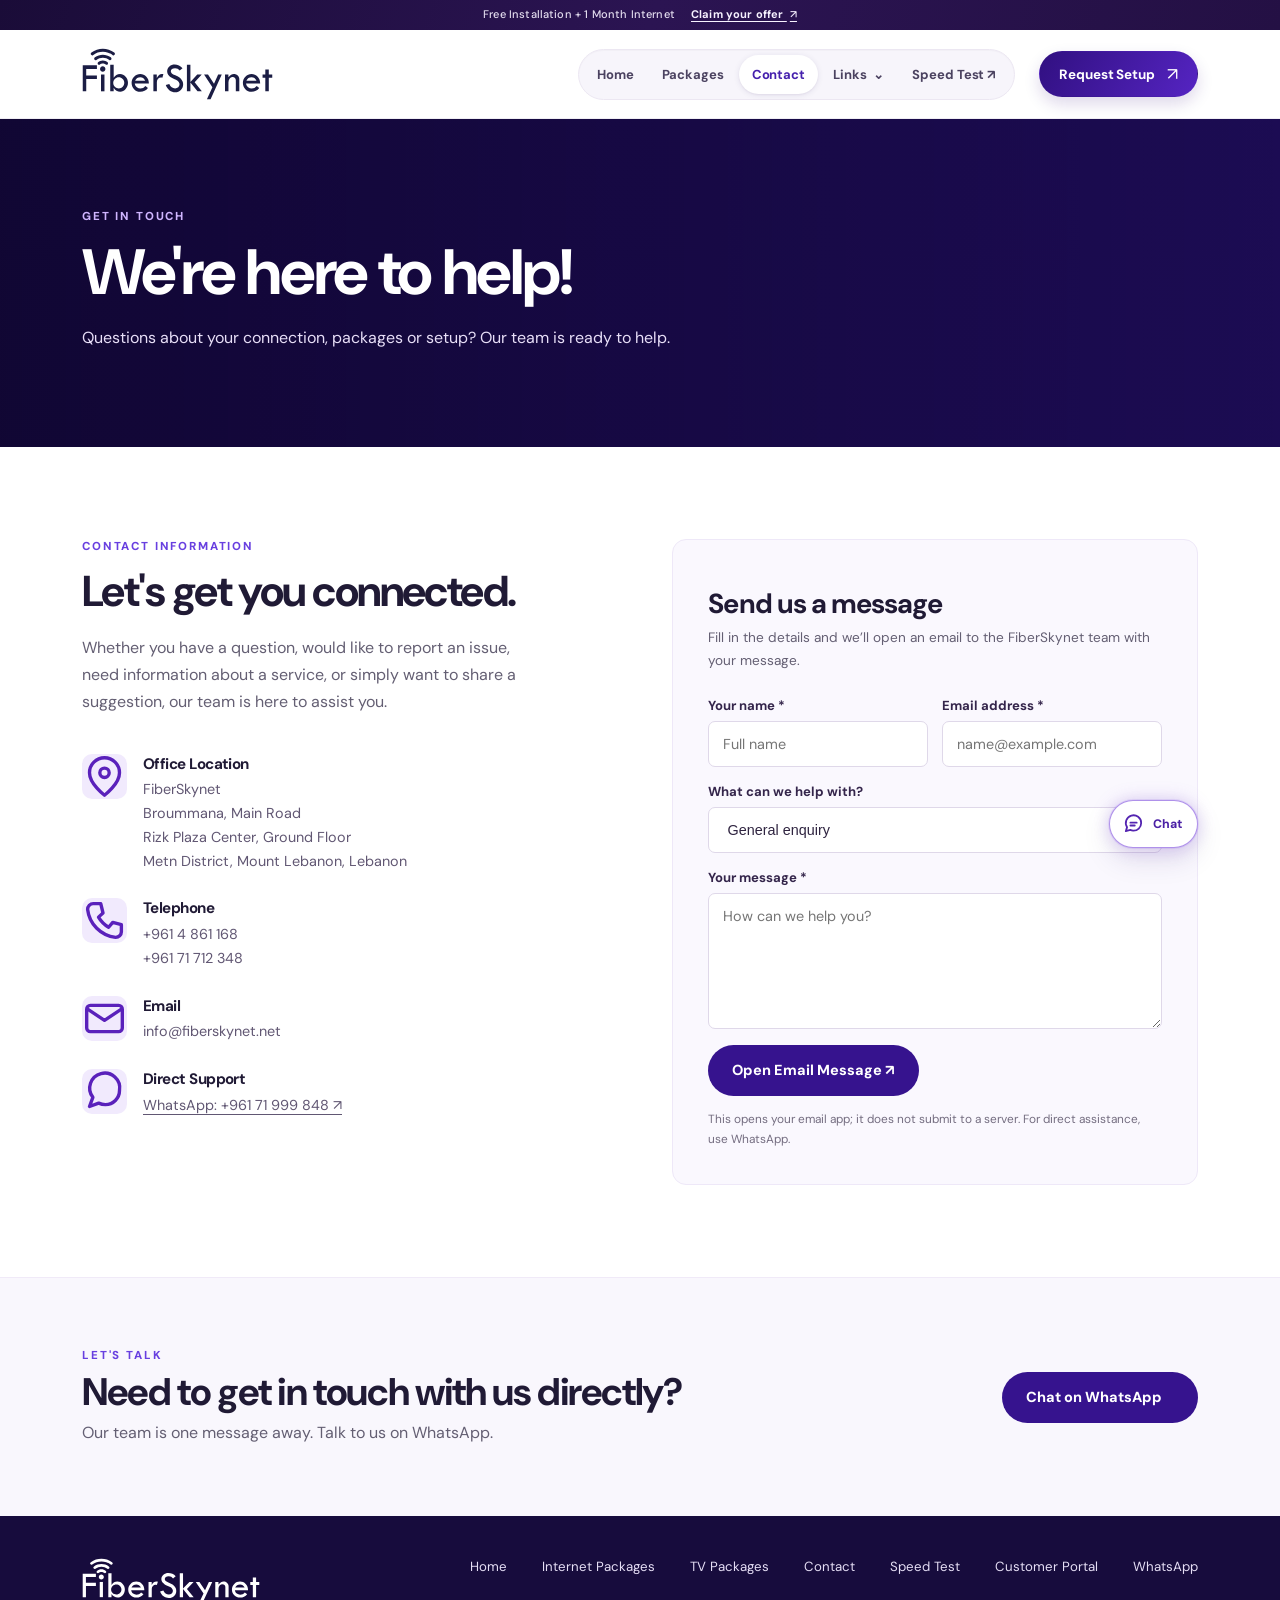
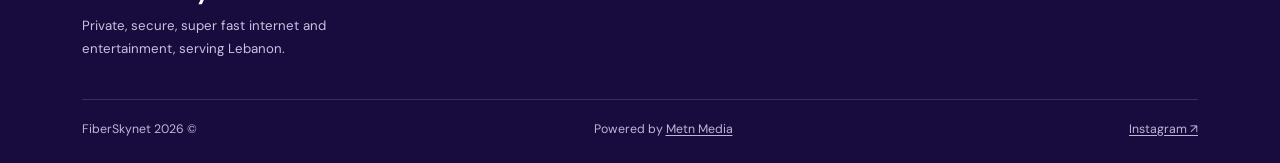
==== commit 6aef2426: "Update FiberSkynet WhatsApp and speed test destinations in contact/index.html" ====
--- a/contact/index.html
+++ b/contact/index.html
@@ -1,7 +1,7 @@
-<!doctype html><html lang="en"><head><meta charset="utf-8"><meta name="viewport" content="width=device-width,initial-scale=1"><meta name="theme-color" content="#36138e"><meta name="description" content="Contact FiberSkynet for internet packages, technical support, or installation in Lebanon."><title>Contact | FiberSkynet</title><link rel="icon" href="../assets/favicon.svg?v=36" type="image/svg+xml"><link rel="stylesheet" href="../styles.css"><link rel="stylesheet" href="../refinements.css?v=fsn-v11"><script src="../script.js" defer></script></head><body><div class="announce"><a href="https://wa.link/loa4gw" target="_blank" rel="noopener noreferrer"><span class="announce-offer">Free Installation + 1 Month Internet</span><strong>Claim your offer <span aria-hidden="true">↗</span></strong></a></div>
+<!doctype html><html lang="en"><head><meta charset="utf-8"><meta name="viewport" content="width=device-width,initial-scale=1"><meta name="theme-color" content="#36138e"><meta name="description" content="Contact FiberSkynet for internet packages, technical support, or installation in Lebanon."><title>Contact | FiberSkynet</title><link rel="icon" href="../assets/favicon.svg?v=36" type="image/svg+xml"><link rel="stylesheet" href="../styles.css"><link rel="stylesheet" href="../refinements.css?v=fsn-v11"><script src="../script.js" defer></script></head><body><div class="announce"><a href="https://wa.me/96171999848" target="_blank" rel="noopener noreferrer"><span class="announce-offer">Free Installation + 1 Month Internet</span><strong>Claim your offer <span aria-hidden="true">↗</span></strong></a></div>
 <header class="site-header"><div class="wrap header-row">
 <a class="brand" href="../" aria-label="FiberSkynet homepage"><img src="../assets/logo.svg" alt="FiberSkynet"></a>
-<nav class="nav" id="main-navigation" aria-label="Main navigation"><a href="../" >Home</a><a href="../packages/" >Packages</a><a href="../contact/" aria-current="page">Contact</a><details class="services-dropdown"><summary>Links <span aria-hidden="true">⌄</span></summary><div class="services-dropdown-menu"><a href="https://portal.fiberskynet.net/" target="_blank" rel="noopener noreferrer">Portal ↗</a><a href="https://radius.fiberskynet.net/" target="_blank" rel="noopener noreferrer">Radius ↗</a><a href="https://mb.fiberskynet.net/" target="_blank" rel="noopener noreferrer">MB ↗</a><a href="https://fsn.rzsystem.com/" target="_blank" rel="noopener noreferrer">Internet Management System ↗</a></div></details><a href="https://fiberskynet.speedtest.net/" target="_blank" rel="noopener noreferrer">Speed Test ↗</a></nav>
-<div class="header-cta"><a class="btn btn-purple" href="https://wa.link/loa4gw" target="_blank" rel="noopener noreferrer">Request Setup <span class="arrow">↗</span></a></div>
+<nav class="nav" id="main-navigation" aria-label="Main navigation"><a href="../" >Home</a><a href="../packages/" >Packages</a><a href="../contact/" aria-current="page">Contact</a><details class="services-dropdown"><summary>Links <span aria-hidden="true">⌄</span></summary><div class="services-dropdown-menu"><a href="https://portal.fiberskynet.net/" target="_blank" rel="noopener noreferrer">Portal ↗</a><a href="https://radius.fiberskynet.net/" target="_blank" rel="noopener noreferrer">Radius ↗</a><a href="https://mb.fiberskynet.net/" target="_blank" rel="noopener noreferrer">MB ↗</a><a href="https://fsn.rzsystem.com/" target="_blank" rel="noopener noreferrer">Internet Management System ↗</a></div></details><a href="https://fiberskynet.speedtestcustom.com/" target="_blank" rel="noopener noreferrer">Speed Test ↗</a></nav>
+<div class="header-cta"><a class="btn btn-purple" href="https://wa.me/96171999848" target="_blank" rel="noopener noreferrer">Request Setup <span class="arrow">↗</span></a></div>
 <button class="menu-toggle" type="button" aria-controls="main-navigation" aria-expanded="false" aria-label="Open menu"><svg viewBox="0 0 24 24" fill="none" stroke="currentColor" stroke-width="2" stroke-linecap="round"><path d="M4 7h16M4 12h16M4 17h16"/></svg></button>
-</div></header><main id="main-content"><section class="inner-hero"><div class="wrap"><div class="eyebrow">GET IN TOUCH</div><h1>We're here to help!</h1><p>Questions about your connection, packages or setup? Our team is ready to help.</p></div></section><section class="contact-content"><div class="wrap contact-layout"><div><div class="eyebrow">CONTACT INFORMATION</div><h2>Let's get you connected.</h2><p class="intro">Whether you have a question, would like to report an issue, need information about a service, or simply want to share a suggestion, our team is here to assist you.</p><div class="contact-items"><div class="contact-item"><div class="ci-icon"><svg viewBox="0 0 24 24" aria-hidden="true" fill="none" stroke="currentColor" stroke-width="1.8" stroke-linecap="round" stroke-linejoin="round"><path d="M20 10c0 6-8 12-8 12S4 16 4 10a8 8 0 1 1 16 0Z"/><circle cx="12" cy="10" r="2.5"/></svg></div><div><h3>Office Location</h3><p>FiberSkynet<br>Broummana, Main Road<br>Rizk Plaza Center, Ground Floor<br>Metn District, Mount Lebanon, Lebanon</p></div></div><div class="contact-item"><div class="ci-icon"><svg viewBox="0 0 24 24" aria-hidden="true" fill="none" stroke="currentColor" stroke-width="1.8" stroke-linecap="round" stroke-linejoin="round"><path d="M6 3h4l1.2 5-2.4 2.2a15 15 0 0 0 5.4 5.4L16.4 13l4.6 1.2V18a3 3 0 0 1-3.1 3A17 17 0 0 1 3 6.1 3 3 0 0 1 6 3Z"/></svg></div><div><h3>Telephone</h3><a href="tel:+9614861168">+961 4 861 168</a><br><a href="tel:+96171712348">+961 71 712 348</a></div></div><div class="contact-item"><div class="ci-icon"><svg viewBox="0 0 24 24" aria-hidden="true" fill="none" stroke="currentColor" stroke-width="1.8" stroke-linecap="round" stroke-linejoin="round"><rect x="2.5" y="5" width="19" height="14" rx="2"/><path d="m3 7 9 6 9-6"/></svg></div><div><h3>Email</h3><a href="mailto:info@fiberskynet.net">info@fiberskynet.net</a></div></div><div class="contact-item"><div class="ci-icon"><svg viewBox="0 0 24 24" aria-hidden="true" fill="none" stroke="currentColor" stroke-width="1.8" stroke-linecap="round" stroke-linejoin="round"><path d="M20 11.5a7.5 7.5 0 0 1-7.5 7.5 9 9 0 0 1-3.6-.8L4 20l1.8-4.9A8 8 0 1 1 20 11.5Z"/></svg></div><div><h3>Direct Support</h3><a class="anchor-link" href="https://wa.link/loa4gw" target="_blank" rel="noopener noreferrer">Chat with FiberSkynet on WhatsApp ↗</a></div></div></div></div><div class="form-card"><h2>Send us a message</h2><p>Fill in the details and we’ll open an email to the FiberSkynet team with your message.</p><form id="contact-form" novalidate><div class="form-row"><div class="field"><label for="name">Your name *</label><input id="name" name="name" required autocomplete="name" placeholder="Full name"></div><div class="field"><label for="email">Email address *</label><input id="email" name="email" required type="email" autocomplete="email" placeholder="name@example.com"></div></div><div class="field"><label for="subject">What can we help with?</label><select id="subject" name="subject"><option value="General enquiry">General enquiry</option><option value="Internet plans">Internet plans</option><option value="TV packages">TV packages</option><option value="Technical support">Technical support</option><option value="Installation">Installation</option></select></div><div class="field"><label for="message">Your message *</label><textarea id="message" name="message" required placeholder="How can we help you?"></textarea></div><button type="submit" class="btn btn-purple">Open Email Message ↗</button><p class="form-note" id="form-note" role="status">This opens your email app; it does not submit to a server. For direct assistance, use WhatsApp.</p></form></div></div></section><section class="contact-banner"><div class="wrap contact-inline"><div><div class="eyebrow">LET'S TALK</div><h2>Need to get in touch with us directly?</h2><p>Our team is one message away. Talk to us on WhatsApp.</p></div><a href="https://wa.link/loa4gw" class="btn btn-purple" target="_blank" rel="noopener noreferrer">Chat on WhatsApp <svg viewBox="0 0 24 24" aria-hidden="true" fill="none" stroke="currentColor" stroke-width="1.8" stroke-linecap="round" stroke-linejoin="round"><path d="M5 12h14m-6-6 6 6-6 6"/></svg></a></div></section></main><footer class="footer"><div class="wrap"><div class="footer-main"><div class="footer-brand"><a href="../" aria-label="FiberSkynet home"><img src="../assets/logo-white.svg" alt="FiberSkynet"></a><p>Private, secure, super fast internet and entertainment, serving Lebanon.</p></div><nav class="footer-links" aria-label="Footer navigation"><a href="../">Home</a><a href="../packages/">Internet Packages</a><a href="../packages/#tv-packages">TV Packages</a><a href="../contact/">Contact</a><a href="https://fiberskynet.speedtest.net/" target="_blank" rel="noopener noreferrer">Speed Test</a><a href="https://portal.fiberskynet.net/" target="_blank" rel="noopener noreferrer">Customer Portal</a><a href="https://wa.link/loa4gw" target="_blank" rel="noopener noreferrer">WhatsApp</a></nav></div><div class="footer-bottom"><span>FiberSkynet 2026 ©</span><span>Powered by <a href="https://www.metnmedia.com/" target="_blank" rel="noopener noreferrer">Metn Media</a></span><a href="http://www.instagram.com/fiberskynet" target="_blank" rel="noopener noreferrer">Instagram ↗</a></div></div></footer></body></html>+</div></header><main id="main-content"><section class="inner-hero"><div class="wrap"><div class="eyebrow">GET IN TOUCH</div><h1>We're here to help!</h1><p>Questions about your connection, packages or setup? Our team is ready to help.</p></div></section><section class="contact-content"><div class="wrap contact-layout"><div><div class="eyebrow">CONTACT INFORMATION</div><h2>Let's get you connected.</h2><p class="intro">Whether you have a question, would like to report an issue, need information about a service, or simply want to share a suggestion, our team is here to assist you.</p><div class="contact-items"><div class="contact-item"><div class="ci-icon"><svg viewBox="0 0 24 24" aria-hidden="true" fill="none" stroke="currentColor" stroke-width="1.8" stroke-linecap="round" stroke-linejoin="round"><path d="M20 10c0 6-8 12-8 12S4 16 4 10a8 8 0 1 1 16 0Z"/><circle cx="12" cy="10" r="2.5"/></svg></div><div><h3>Office Location</h3><p>FiberSkynet<br>Broummana, Main Road<br>Rizk Plaza Center, Ground Floor<br>Metn District, Mount Lebanon, Lebanon</p></div></div><div class="contact-item"><div class="ci-icon"><svg viewBox="0 0 24 24" aria-hidden="true" fill="none" stroke="currentColor" stroke-width="1.8" stroke-linecap="round" stroke-linejoin="round"><path d="M6 3h4l1.2 5-2.4 2.2a15 15 0 0 0 5.4 5.4L16.4 13l4.6 1.2V18a3 3 0 0 1-3.1 3A17 17 0 0 1 3 6.1 3 3 0 0 1 6 3Z"/></svg></div><div><h3>Telephone</h3><a href="tel:+9614861168">+961 4 861 168</a><br><a href="tel:+96171712348">+961 71 712 348</a></div></div><div class="contact-item"><div class="ci-icon"><svg viewBox="0 0 24 24" aria-hidden="true" fill="none" stroke="currentColor" stroke-width="1.8" stroke-linecap="round" stroke-linejoin="round"><rect x="2.5" y="5" width="19" height="14" rx="2"/><path d="m3 7 9 6 9-6"/></svg></div><div><h3>Email</h3><a href="mailto:info@fiberskynet.net">info@fiberskynet.net</a></div></div><div class="contact-item"><div class="ci-icon"><svg viewBox="0 0 24 24" aria-hidden="true" fill="none" stroke="currentColor" stroke-width="1.8" stroke-linecap="round" stroke-linejoin="round"><path d="M20 11.5a7.5 7.5 0 0 1-7.5 7.5 9 9 0 0 1-3.6-.8L4 20l1.8-4.9A8 8 0 1 1 20 11.5Z"/></svg></div><div><h3>Direct Support</h3><a class="anchor-link" href="https://wa.me/96171999848" target="_blank" rel="noopener noreferrer">WhatsApp: +961 71 999 848 ↗</a></div></div></div></div><div class="form-card"><h2>Send us a message</h2><p>Fill in the details and we’ll open an email to the FiberSkynet team with your message.</p><form id="contact-form" novalidate><div class="form-row"><div class="field"><label for="name">Your name *</label><input id="name" name="name" required autocomplete="name" placeholder="Full name"></div><div class="field"><label for="email">Email address *</label><input id="email" name="email" required type="email" autocomplete="email" placeholder="name@example.com"></div></div><div class="field"><label for="subject">What can we help with?</label><select id="subject" name="subject"><option value="General enquiry">General enquiry</option><option value="Internet plans">Internet plans</option><option value="TV packages">TV packages</option><option value="Technical support">Technical support</option><option value="Installation">Installation</option></select></div><div class="field"><label for="message">Your message *</label><textarea id="message" name="message" required placeholder="How can we help you?"></textarea></div><button type="submit" class="btn btn-purple">Open Email Message ↗</button><p class="form-note" id="form-note" role="status">This opens your email app; it does not submit to a server. For direct assistance, use WhatsApp.</p></form></div></div></section><section class="contact-banner"><div class="wrap contact-inline"><div><div class="eyebrow">LET'S TALK</div><h2>Need to get in touch with us directly?</h2><p>Our team is one message away. Talk to us on WhatsApp.</p></div><a href="https://wa.me/96171999848" class="btn btn-purple" target="_blank" rel="noopener noreferrer">Chat on WhatsApp <svg viewBox="0 0 24 24" aria-hidden="true" fill="none" stroke="currentColor" stroke-width="1.8" stroke-linecap="round" stroke-linejoin="round"><path d="M5 12h14m-6-6 6 6-6 6"/></svg></a></div></section></main><footer class="footer"><div class="wrap"><div class="footer-main"><div class="footer-brand"><a href="../" aria-label="FiberSkynet home"><img src="../assets/logo-white.svg" alt="FiberSkynet"></a><p>Private, secure, super fast internet and entertainment, serving Lebanon.</p></div><nav class="footer-links" aria-label="Footer navigation"><a href="../">Home</a><a href="../packages/">Internet Packages</a><a href="../packages/#tv-packages">TV Packages</a><a href="../contact/">Contact</a><a href="https://fiberskynet.speedtestcustom.com/" target="_blank" rel="noopener noreferrer">Speed Test</a><a href="https://portal.fiberskynet.net/" target="_blank" rel="noopener noreferrer">Customer Portal</a><a href="https://wa.me/96171999848" target="_blank" rel="noopener noreferrer">WhatsApp</a></nav></div><div class="footer-bottom"><span>FiberSkynet 2026 ©</span><span>Powered by <a href="https://www.metnmedia.com/" target="_blank" rel="noopener noreferrer">Metn Media</a></span><a href="http://www.instagram.com/fiberskynet" target="_blank" rel="noopener noreferrer">Instagram ↗</a></div></div></footer></body></html>
